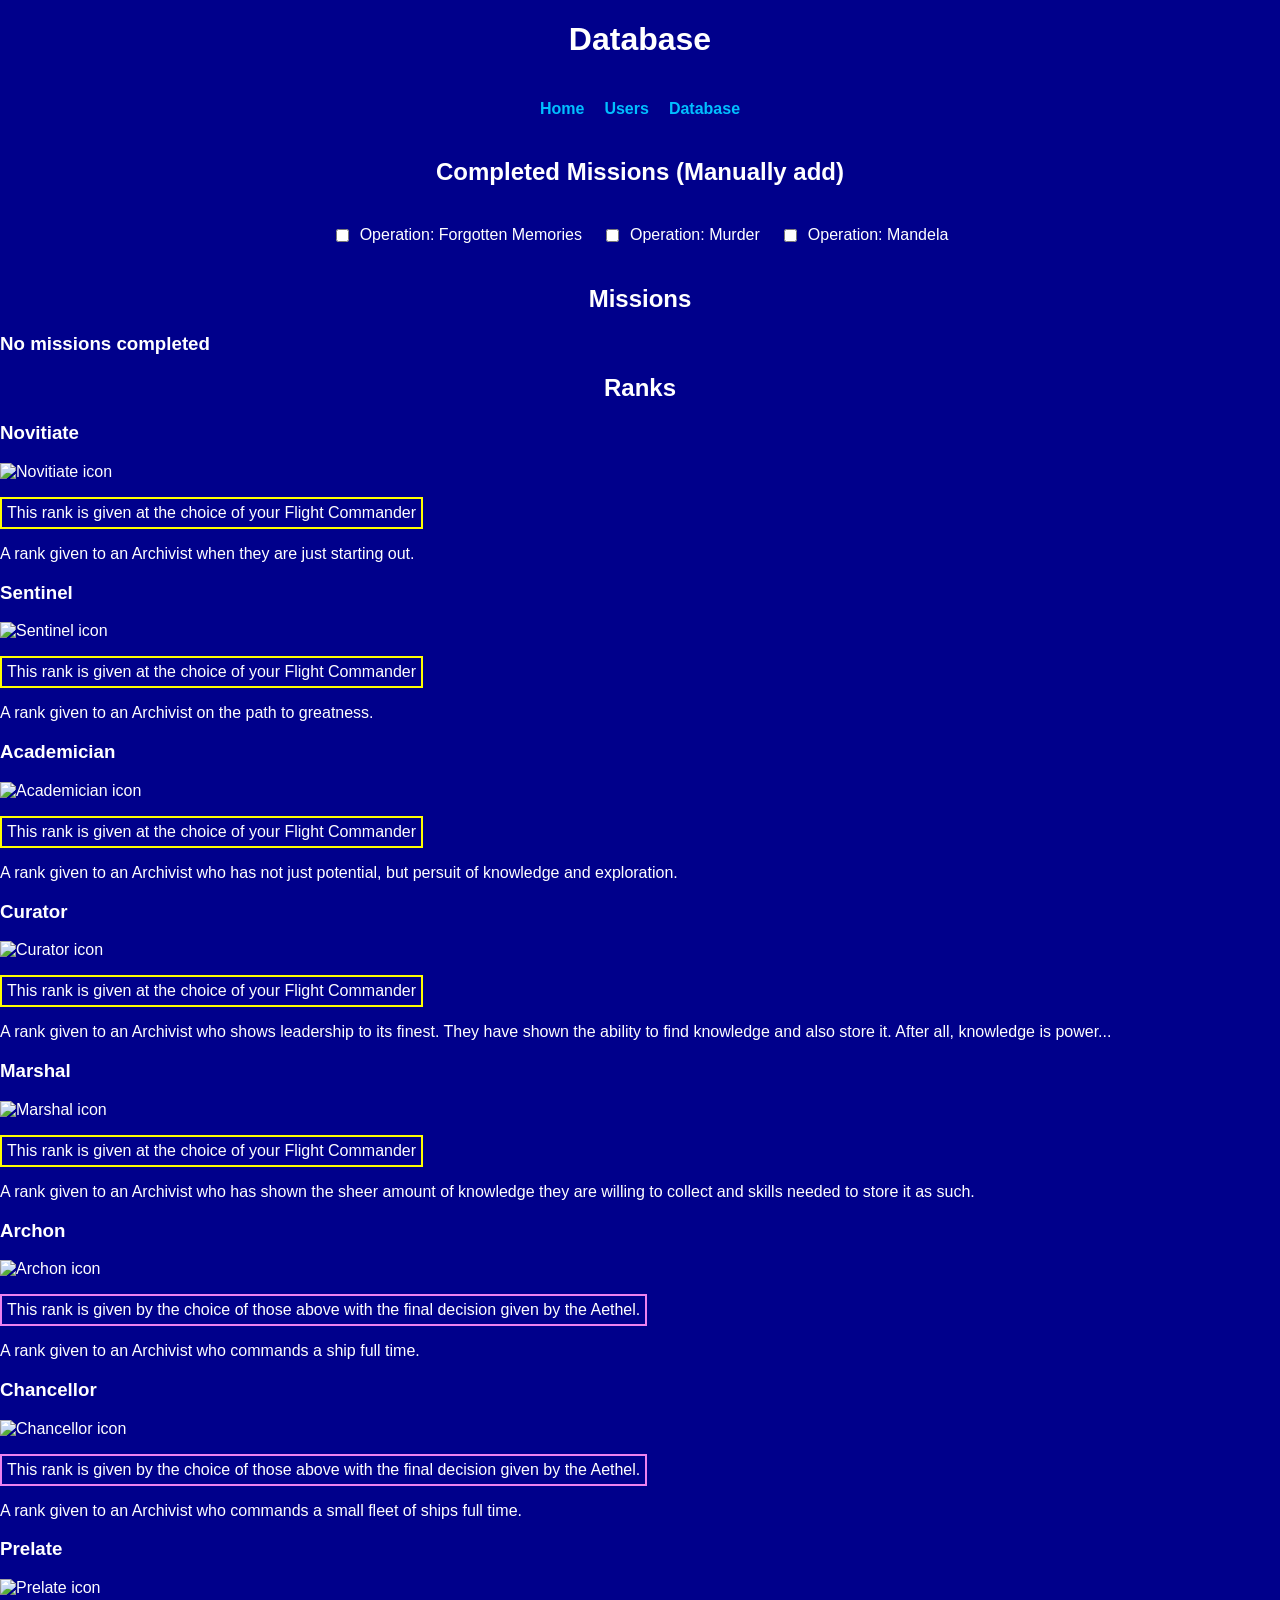
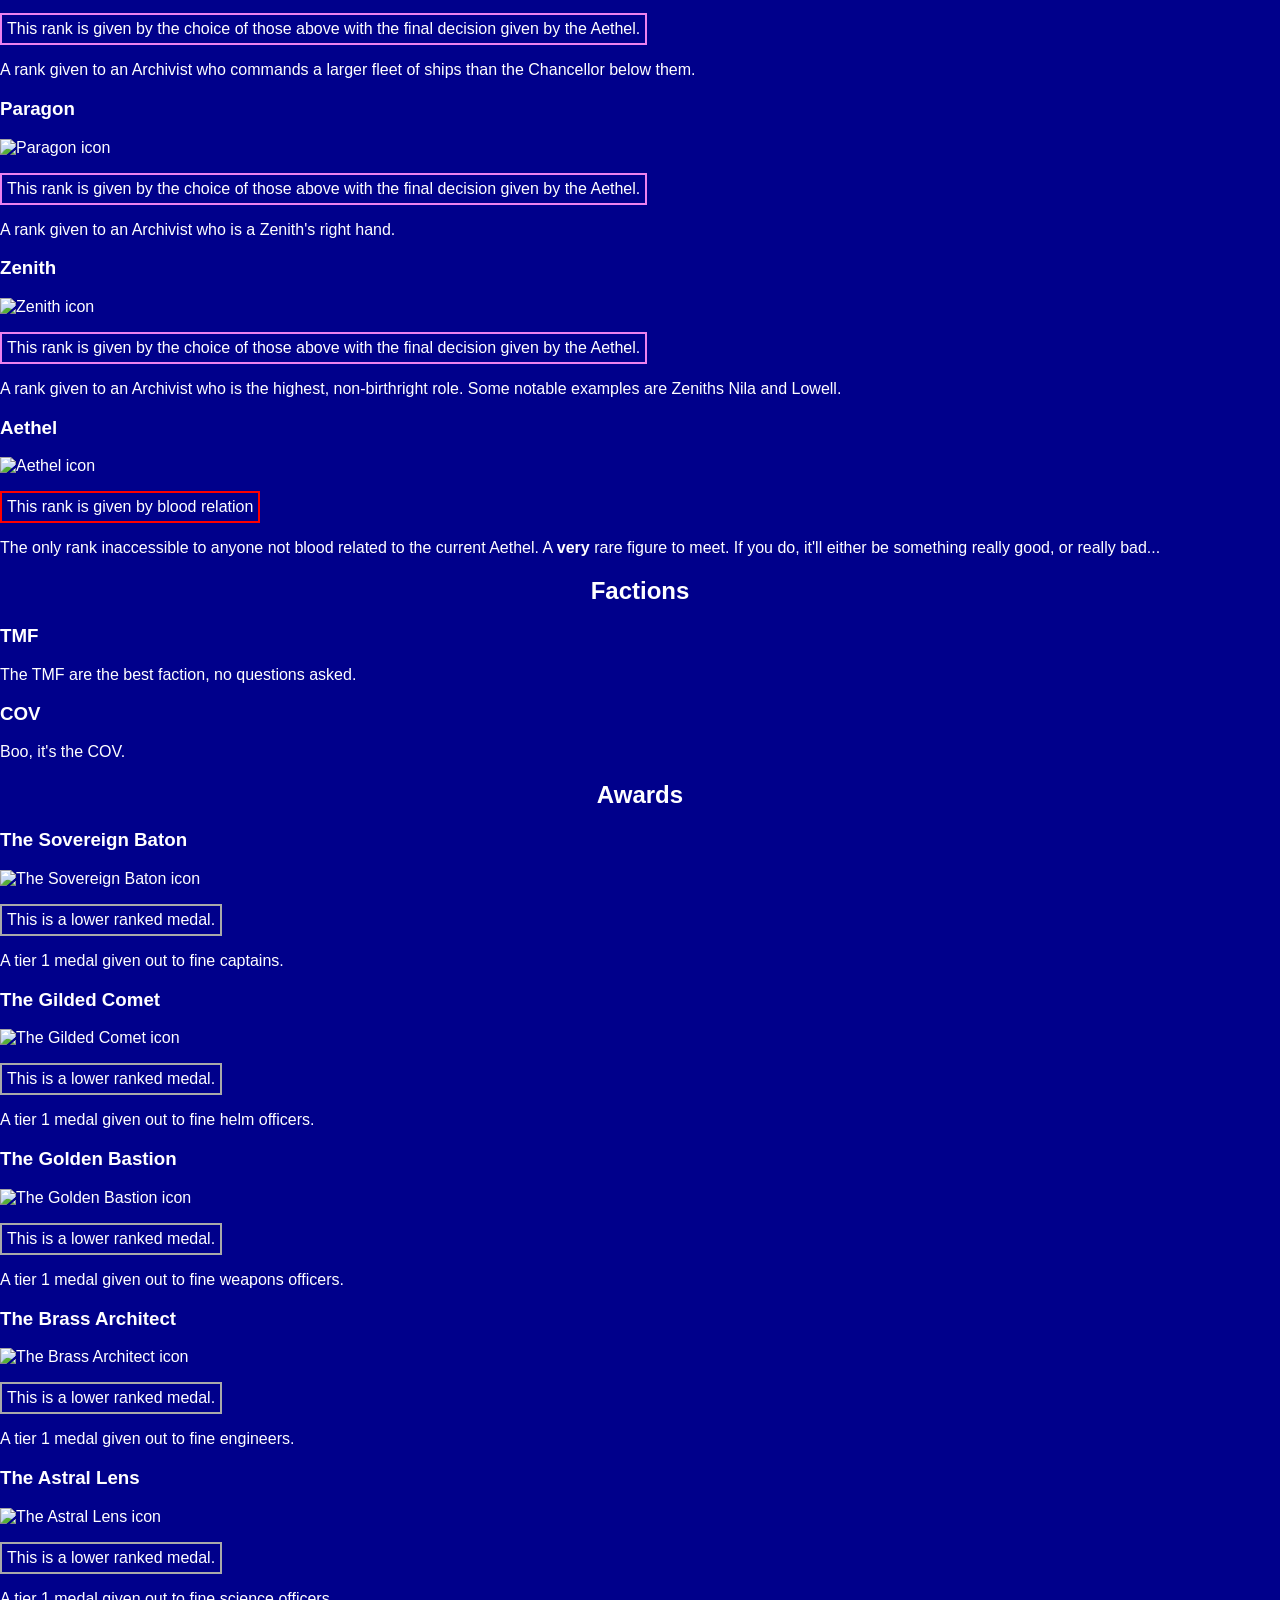
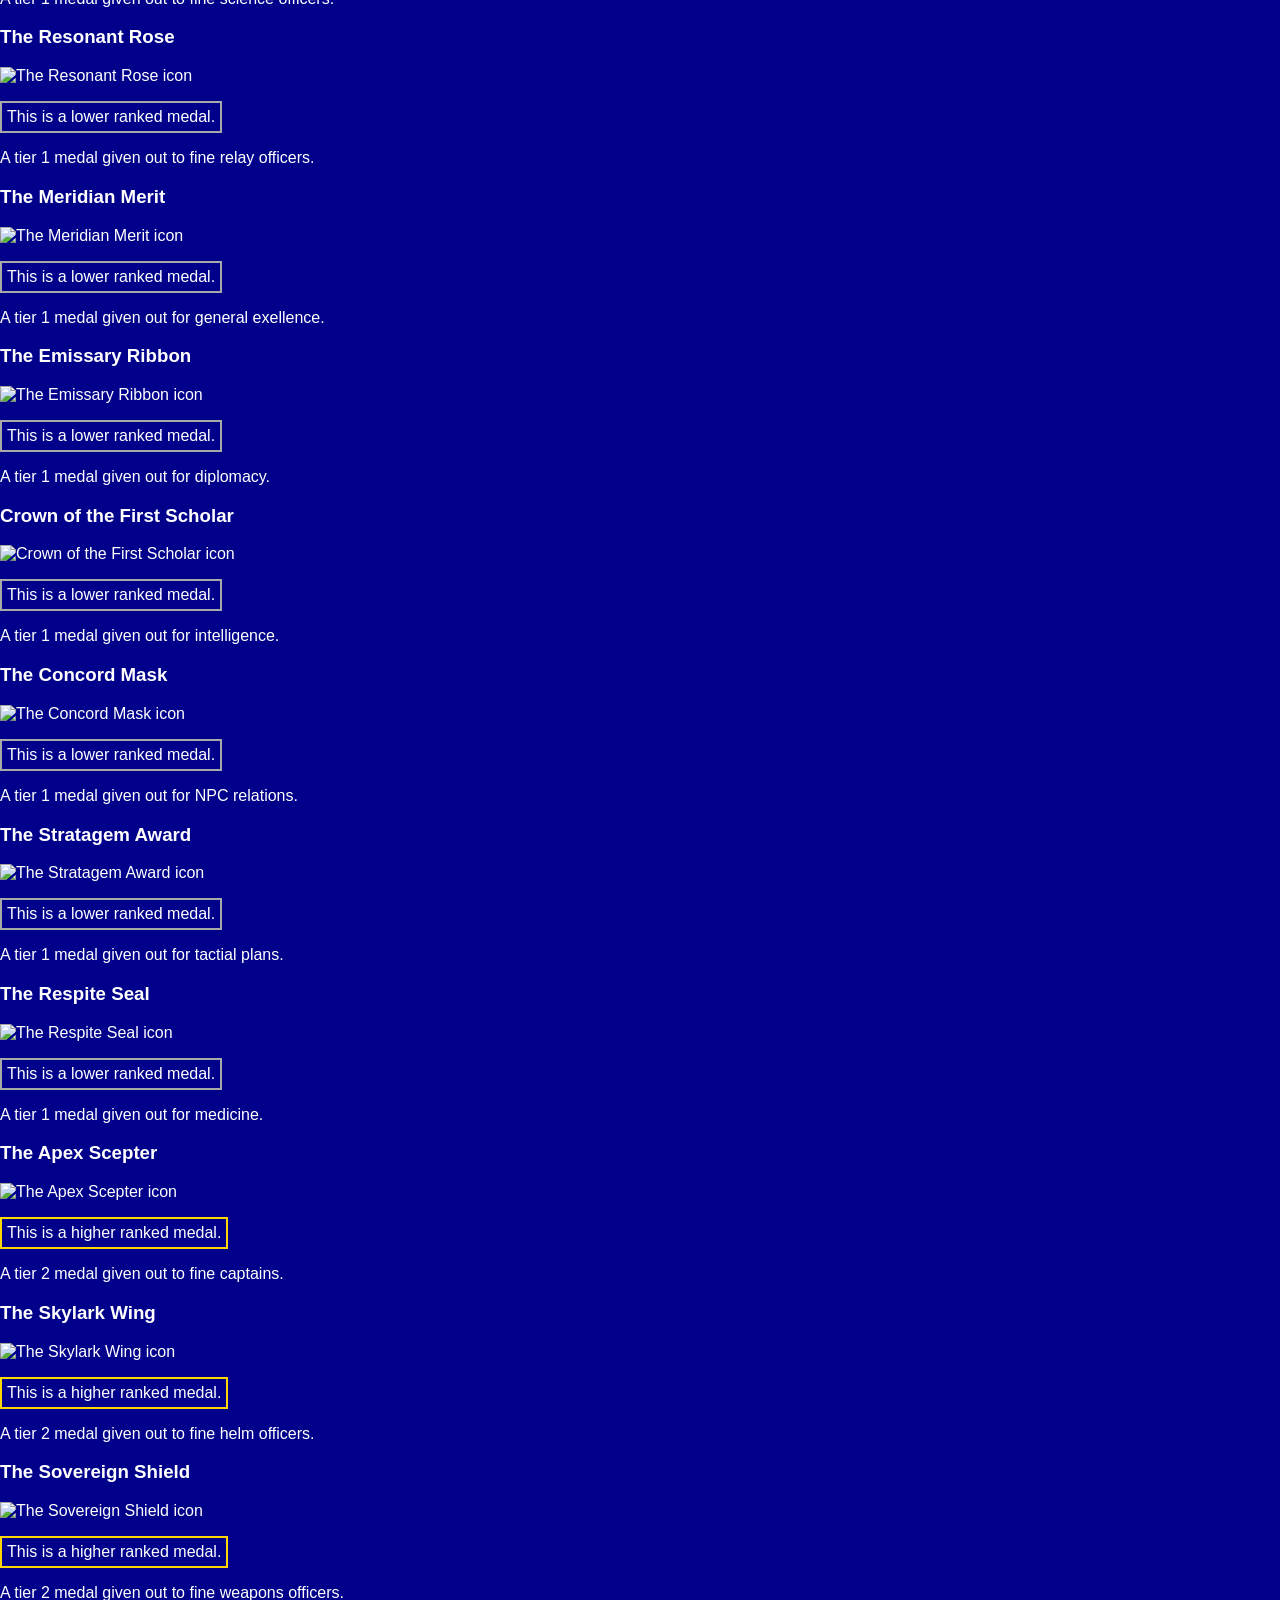
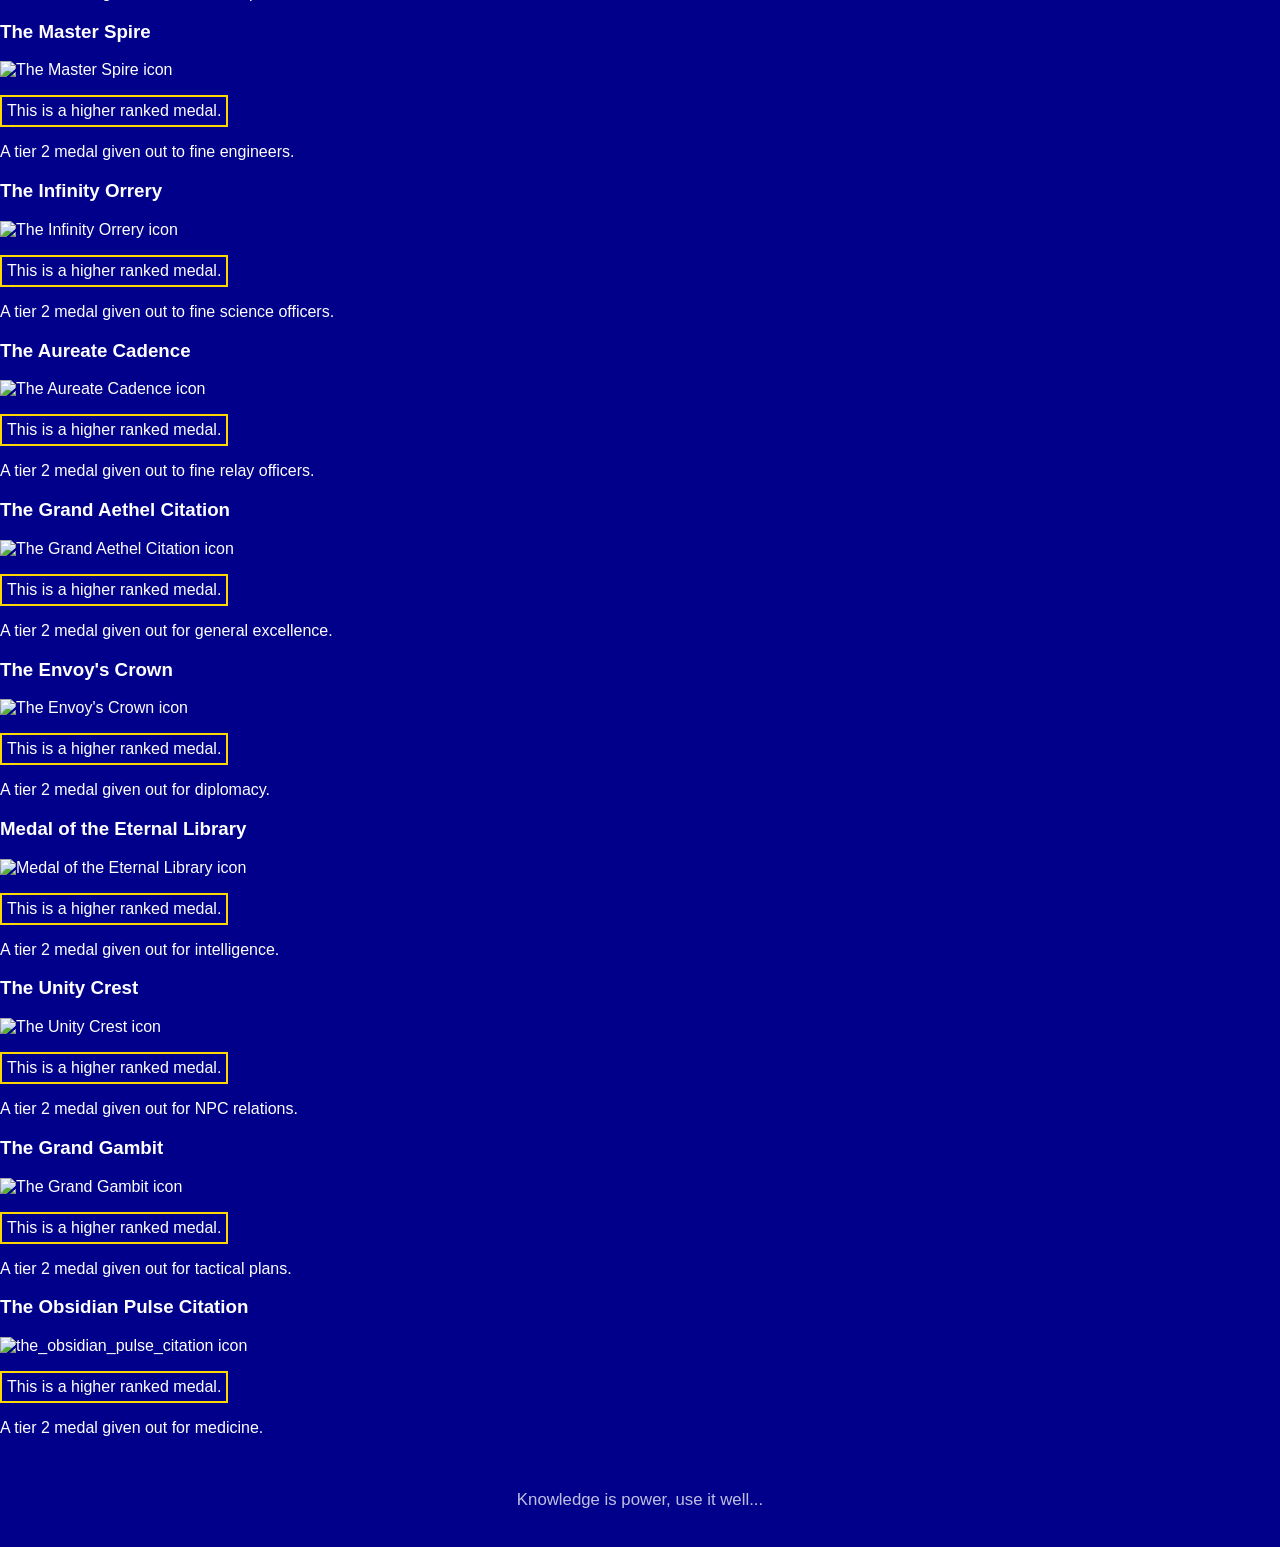
==== index.html @ 33a6267b "Rename database.html to index.html" ====
<!DOCTYPE html>
<html lang="en">
<head>
	<meta charset="UTF-8">
	<script src="db.js" type="module" defer></script>
	<link rel="stylesheet" href="style.css">
	<title>Database | TMF Portal</title>
</head>

<body>
<header>
	<h1>Database</h1>
</header>

<nav class="general">
	<a href="index.html"><strong>Home</strong></a>
	<a href="users.html"><strong>Users</strong></a>
	<a href="database.html"><strong>Database</strong></a>
</nav>

<main>
	<h2>Completed Missions (Manually add)</h2>
	<form id="missions-completed" class="dbnav">
		<div class="form-group">
			<input type="checkbox" id="op01">
			<label for="op01">Operation: Forgotten Memories</label>
		</div>
		
		<div class="form-group">
			<input type="checkbox" id="op02">
			<label for="op02">Operation: Murder</label>
		</div>
		
		<div class="form-group">
			<input type="checkbox" id="op03">
			<label for="op03">Operation: Mandela</label>
		</div>
	</form>

	<div id="database">
		<div id="missionSection">
			<h2 class="title">Missions</h2>
		</div>

		<div id="rankSection">
			<h2 class="title">Ranks</h2>
				<h3 class="subtitle">Novitiate</h3>
					<img src="assets/ranks/novitiate.png" alt="Novitiate icon">
					<p class="fcGivenRank">This rank is given at the choice of your Flight Commander</p>
					<p class="description">A rank given to an Archivist when they are just starting out.</p>
				<h3 class="subtitle">Sentinel</h3>
					<img src="assets/ranks/sentinel.png" alt="Sentinel icon">
					<p class="fcGivenRank">This rank is given at the choice of your Flight Commander</p>
					<p class="description">A rank given to an Archivist on the path to greatness.</p>
				<h3 class="subtitle">Academician</h3>
					<img src="assets/ranks/academician.png" alt="Academician icon">
					<p class="fcGivenRank">This rank is given at the choice of your Flight Commander</p>
					<p class="description">A rank given to an Archivist who has not just potential, but persuit of knowledge and exploration.</p>
				<h3 class="subtitle">Curator</h3>
					<img src="assets/ranks/curator.png" alt="Curator icon">
					<p class="fcGivenRank">This rank is given at the choice of your Flight Commander</p>
					<p class="description">A rank given to an Archivist who shows leadership to its finest. They have shown the ability to find knowledge and also store it. After all, knowledge is power...</p>
				<h3 class="subtitle">Marshal</h3>
					<img src="assets/ranks/marshal.png" alt="Marshal icon">
					<p class="fcGivenRank">This rank is given at the choice of your Flight Commander</p>
					<p class="description">A rank given to an Archivist who has shown the sheer amount of knowledge they are willing to collect and skills needed to store it as such.</p>
				<h3 class="subtitle">Archon</h3>
					<img src="assets/ranks/archon.png" alt="Archon icon">
					<p class="fcRank">This rank is given by the choice of those above with the final decision given by the Aethel.</p>
					<p class="description">A rank given to an Archivist who commands a ship full time.</p>
				<h3 class="subtitle">Chancellor</h3>
					<img src="assets/ranks/chancellor.png" alt="Chancellor icon">
					<p class="fcRank">This rank is given by the choice of those above with the final decision given by the Aethel.</p>
					<p class="description">A rank given to an Archivist who commands a small fleet of ships full time.</p>
				<h3 class="subtitle">Prelate</h3>
					<img src="assets/ranks/prelate.png" alt="Prelate icon">
					<p class="fcRank">This rank is given by the choice of those above with the final decision given by the Aethel.</p>
					<p class="description">A rank given to an Archivist who commands a larger fleet of ships than the Chancellor below them.</p>
				<h3 class="subtitle">Paragon</h3>
					<img src="assets/ranks/paragon.png" alt="Paragon icon">
					<p class="fcRank">This rank is given by the choice of those above with the final decision given by the Aethel.</p>
					<p class="description">A rank given to an Archivist who is a Zenith's right hand.</p>
				<h3 class="subtitle">Zenith</h3>
					<img src="assets/ranks/zenith.png" alt="Zenith icon">
					<p class="fcRank">This rank is given by the choice of those above with the final decision given by the Aethel.</p>
					<p class="description">A rank given to an Archivist who is the highest, non-birthright role. Some notable examples are Zeniths Nila and Lowell.</p>
				<h3 class="subtitle">Aethel</h3>
					<img src="assets/ranks/aethel.png" alt="Aethel icon">
					<p class="bloodGivenRank">This rank is given by blood relation</p>
					<p class="description">The only rank inaccessible to anyone not blood related to the current Aethel. A <strong>very</strong> rare figure to meet. If you do, it'll either be something really good, or really bad...</p>
		</div>

		<div id="factionSection">
			<h2 class="title">Factions</h2>
				<h3 class="subtitle">TMF</h3>
					<p class="description">The TMF are the best faction, no questions asked.</p>
				<h3 class="subtitle">COV</h3>
					<p class="description">Boo, it's the COV.</p>
		</div>
		
		<div id="awardsSection">
			<h2 class="title">Awards</h2>
				<h3 class="subtitle">The Sovereign Baton</h3>
						<img src="assets/medals/sovereign_baton.png" alt="The Sovereign Baton icon">
						<p class="tier1Medal">This is a lower ranked medal.</p>
						<p class="description">A tier 1 medal given out to fine captains.</p>
				<h3 class="subtitle">The Gilded Comet</h3>
						<img src="assets/medals/gilded_comet.png" alt="The Gilded Comet icon">
						<p class="tier1Medal">This is a lower ranked medal.</p>
						<p class="description">A tier 1 medal given out to fine helm officers.</p>
				<h3 class="subtitle">The Golden Bastion</h3>
						<img src="assets/medals/golden_bastion.png" alt="The Golden Bastion icon">
						<p class="tier1Medal">This is a lower ranked medal.</p>
						<p class="description">A tier 1 medal given out to fine weapons officers.</p>
				<h3 class="subtitle">The Brass Architect</h3>
						<img src="assets/medals/brass_architect.png" alt="The Brass Architect icon">
						<p class="tier1Medal">This is a lower ranked medal.</p>
						<p class="description">A tier 1 medal given out to fine engineers.</p>
				<h3 class="subtitle">The Astral Lens</h3>
						<img src="assets/medals/astral_lens.png" alt="The Astral Lens icon">
						<p class="tier1Medal">This is a lower ranked medal.</p>
						<p class="description">A tier 1 medal given out to fine science officers.</p>
				<h3 class="subtitle">The Resonant Rose</h3>
						<img src="assets/medals/resonant_rose.png" alt="The Resonant Rose icon">
						<p class="tier1Medal">This is a lower ranked medal.</p>
						<p class="description">A tier 1 medal given out to fine relay officers.</p>
				<h3 class="subtitle">The Meridian Merit</h3>
						<img src="assets/medals/meridian_merit.png" alt="The Meridian Merit icon">
						<p class="tier1Medal">This is a lower ranked medal.</p>
						<p class="description">A tier 1 medal given out for general exellence.</p>
				<h3 class="subtitle">The Emissary Ribbon</h3>
						<img src="assets/medals/emissary_ribbon.png" alt="The Emissary Ribbon icon">
						<p class="tier1Medal">This is a lower ranked medal.</p>
						<p class="description">A tier 1 medal given out for diplomacy.</p>
				<h3 class="subtitle">Crown of the First Scholar</h3>
						<img src="assets/medals/crown_of_the_first_scholar.png" alt="Crown of the First Scholar icon">
						<p class="tier1Medal">This is a lower ranked medal.</p>
						<p class="description">A tier 1 medal given out for intelligence.</p>
				<h3 class="subtitle">The Concord Mask</h3>
						<img src="assets/medals/concord_mask.png" alt="The Concord Mask icon">
						<p class="tier1Medal">This is a lower ranked medal.</p>
						<p class="description">A tier 1 medal given out for NPC relations.</p>
				<h3 class="subtitle">The Stratagem Award</h3>
						<img src="assets/medals/stratagem_award.png" alt="The Stratagem Award icon">
						<p class="tier1Medal">This is a lower ranked medal.</p>
						<p class="description">A tier 1 medal given out for tactial plans.</p>
				<h3 class="subtitle">The Respite Seal</h3>
						<img src="assets/medals/respite_seal.png" alt="The Respite Seal icon">
						<p class="tier1Medal">This is a lower ranked medal.</p>
						<p class="description">A tier 1 medal given out for medicine.</p>

				<h3 class="subtitle">The Apex Scepter</h3>
						<img src="assets/medals/apex_scepter.png" alt="The Apex Scepter icon">
						<p class="tier2Medal">This is a higher ranked medal.</p>
						<p class="description">A tier 2 medal given out to fine captains.</p>
				<h3 class="subtitle">The Skylark Wing</h3>
						<img src="assets/medals/skylark_wing.png" alt="The Skylark Wing icon">
						<p class="tier2Medal">This is a higher ranked medal.</p>
						<p class="description">A tier 2 medal given out to fine helm officers.</p>
				<h3 class="subtitle">The Sovereign Shield</h3>
						<img src="assets/medals/sovereign_shield.png" alt="The Sovereign Shield icon">
						<p class="tier2Medal">This is a higher ranked medal.</p>
						<p class="description">A tier 2 medal given out to fine weapons officers.</p>
				<h3 class="subtitle">The Master Spire</h3>
						<img src="assets/medals/master_spire.png" alt="The Master Spire icon">
						<p class="tier2Medal">This is a higher ranked medal.</p>
						<p class="description">A tier 2 medal given out to fine engineers.</p>
				<h3 class="subtitle">The Infinity Orrery</h3>
						<img src="assets/medals/infinity_orrery.png" alt="The Infinity Orrery icon">
						<p class="tier2Medal">This is a higher ranked medal.</p>
						<p class="description">A tier 2 medal given out to fine science officers.</p>
				<h3 class="subtitle">The Aureate Cadence</h3>
						<img src="assets/medals/aureate_cadence.png" alt="The Aureate Cadence icon">
						<p class="tier2Medal">This is a higher ranked medal.</p>
						<p class="description">A tier 2 medal given out to fine relay officers.</p>
				<h3 class="subtitle">The Grand Aethel Citation</h3>
						<img src="assets/medals/grand_aethel_citation.png" alt="The Grand Aethel Citation icon">
						<p class="tier2Medal">This is a higher ranked medal.</p>
						<p class="description">A tier 2 medal given out for general excellence.</p>
				<h3 class="subtitle">The Envoy's Crown</h3>
						<img src="assets/medals/envoys_crown.png" alt="The Envoy's Crown icon">
						<p class="tier2Medal">This is a higher ranked medal.</p>
						<p class="description">A tier 2 medal given out for diplomacy.</p>
				<h3 class="subtitle">Medal of the Eternal Library</h3>
						<img src="assets/medals/medal_of_the_eternal_library.png" alt="Medal of the Eternal Library icon">
						<p class="tier2Medal">This is a higher ranked medal.</p>
						<p class="description">A tier 2 medal given out for intelligence.</p>
				<h3 class="subtitle">The Unity Crest</h3>
						<img src="assets/medals/unity_crest.png" alt="The Unity Crest icon">
						<p class="tier2Medal">This is a higher ranked medal.</p>
						<p class="description">A tier 2 medal given out for NPC relations.</p>
				<h3 class="subtitle">The Grand Gambit</h3>
						<img src="assets/medals/grand_gambit.png" alt="The Grand Gambit icon">
						<p class="tier2Medal">This is a higher ranked medal.</p>
						<p class="description">A tier 2 medal given out for tactical plans.</p>
				<h3 class="subtitle">The Obsidian Pulse Citation</h3>
						<img src="assets/medals/Obsidian Pulse Citation.png" alt="the_obsidian_pulse_citation icon">
						<p class="tier2Medal">This is a higher ranked medal.</p>
						<p class="description">A tier 2 medal given out for medicine.</p>
		</div>
	</div>
</main>
</body>
<footer>
	<p>Knowledge is power, use it well...</p>
</footer>
</html>
---- style.css ----
:root {
	--background: darkblue;
	--text: white;

	--link: deepskyblue;
	--link-hover: cyan;

	--silver: #A9A9A9;
}

body {
	background-color: var(--background);
	color: var(--text);
	font-family: "Exo 2", sans-serif;
	margin: 0;
}

header {
	text-align: center;
}

#forms,
#see-jsons {
	text-align: center;
}

a {
	color: var(--link);
	text-decoration: none;
}

a:hover {
	color: var(--link-hover);
	text-decoration: underline;
}

a:focus-visible {
	outline: 2px solid var(--link);
	outline-offset: 4px;
}

nav.general {
	display: flex;
	justify-content: center;
	gap: 20px;
	padding: 20px;
	align-items: center;
}

form.dbnav {
	display: flex;
	flex-wrap: wrap;
	justify-content: center;
	align-items: center;
	gap: 20px;
	padding: 20px;
	max-width: 900px;
	margin: 0 auto;
}

form.dbnav .form-group {
	display: inline-flex;
	align-items: center;
	gap: 8px;
	cursor: pointer;
}

form.dbnav label {
	cursor: pointer;
}

@media (max-width: 500px) {
	form.dbnav {
		flex-direction: column;
		align-items: flex-start;
		width: fit-content;
	}
}

h1, h2 {
	text-align: center;
}

.fcGivenRank, .fcRank, .bloodGivenRank, .tier1Medal, .tier2Medal {
	border: 2px solid;
	padding: 5px;
	width: fit-content;
}

.fcGivenRank {
	border-color: yellow;
}

.fcRank {
	border-color: violet;
}

.bloodGivenRank {
	border-color: red;
}

.tier1Medal {
	border-color: var(--silver);
}

.tier2Medal {
	border-color: gold;
}

footer {
	text-align: center;
	font-size: 1.05rem;
	padding: 20px;
	opacity: 0.75;
}
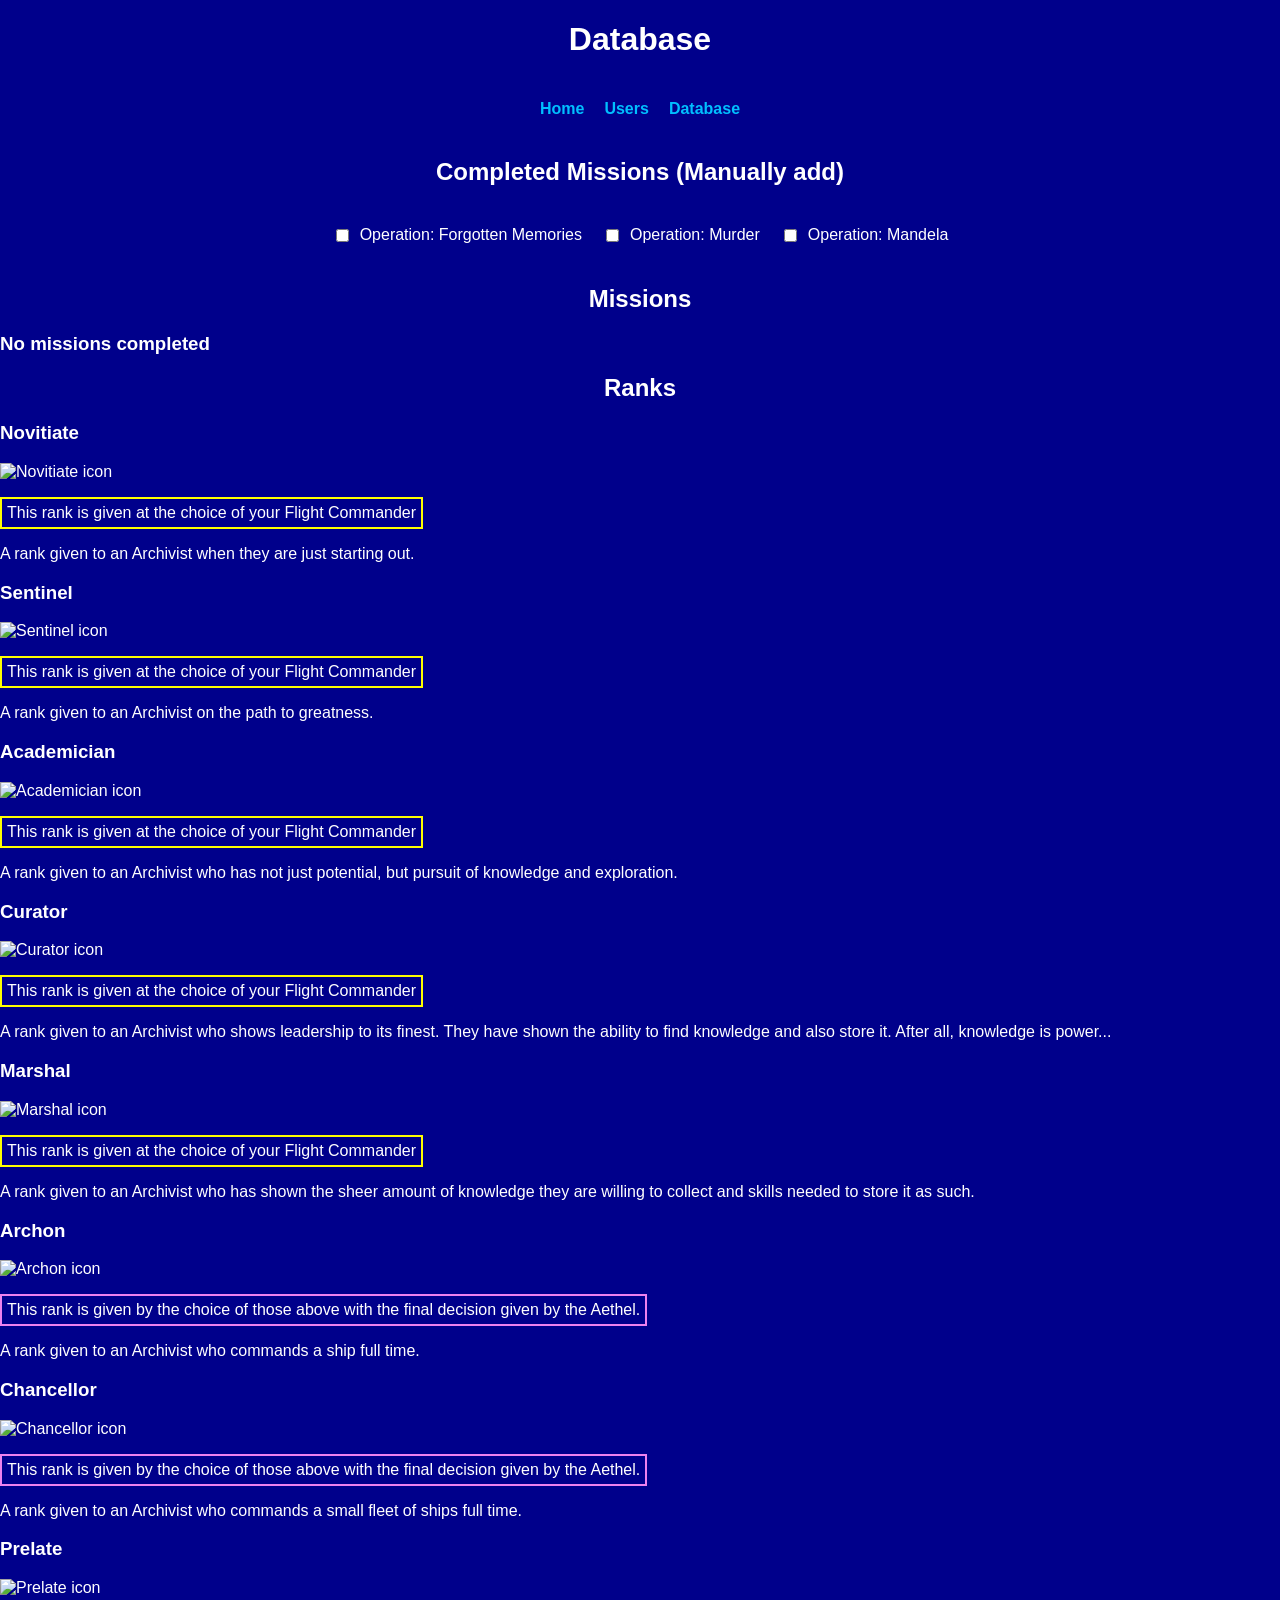
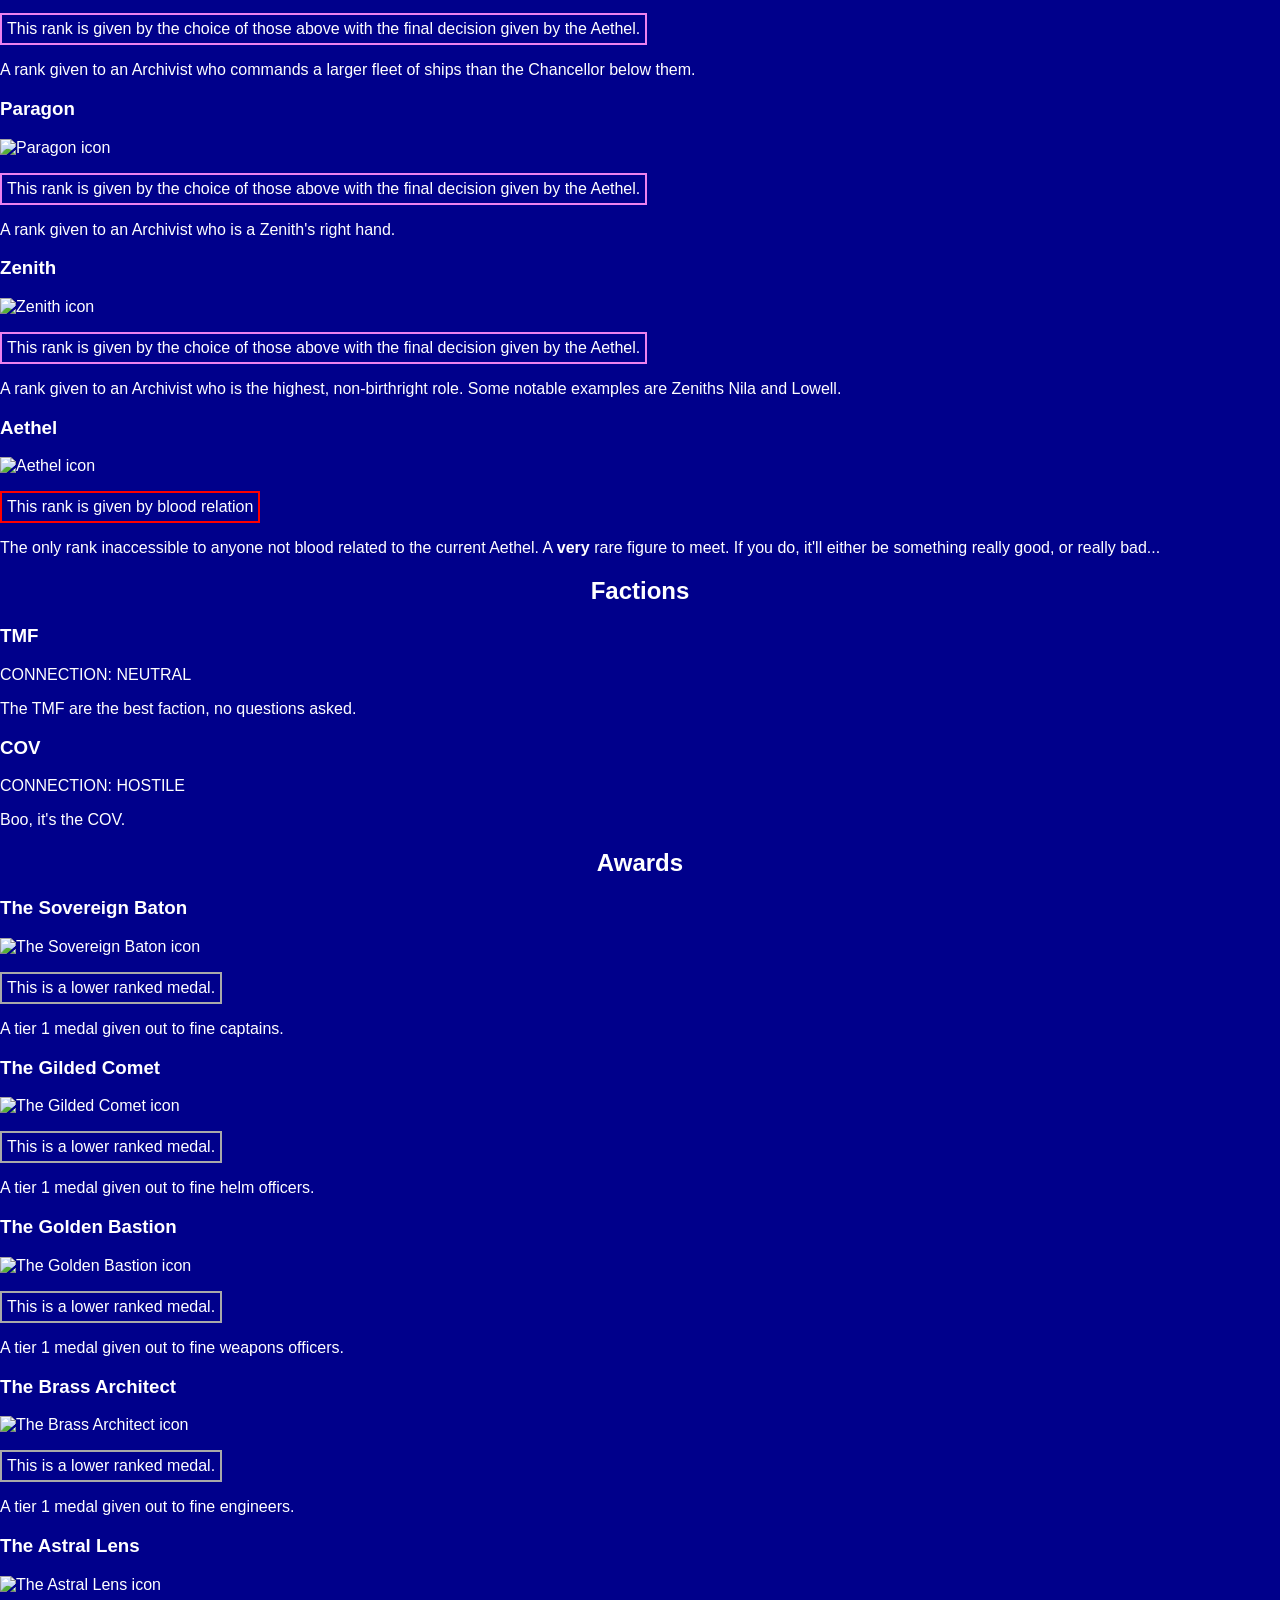
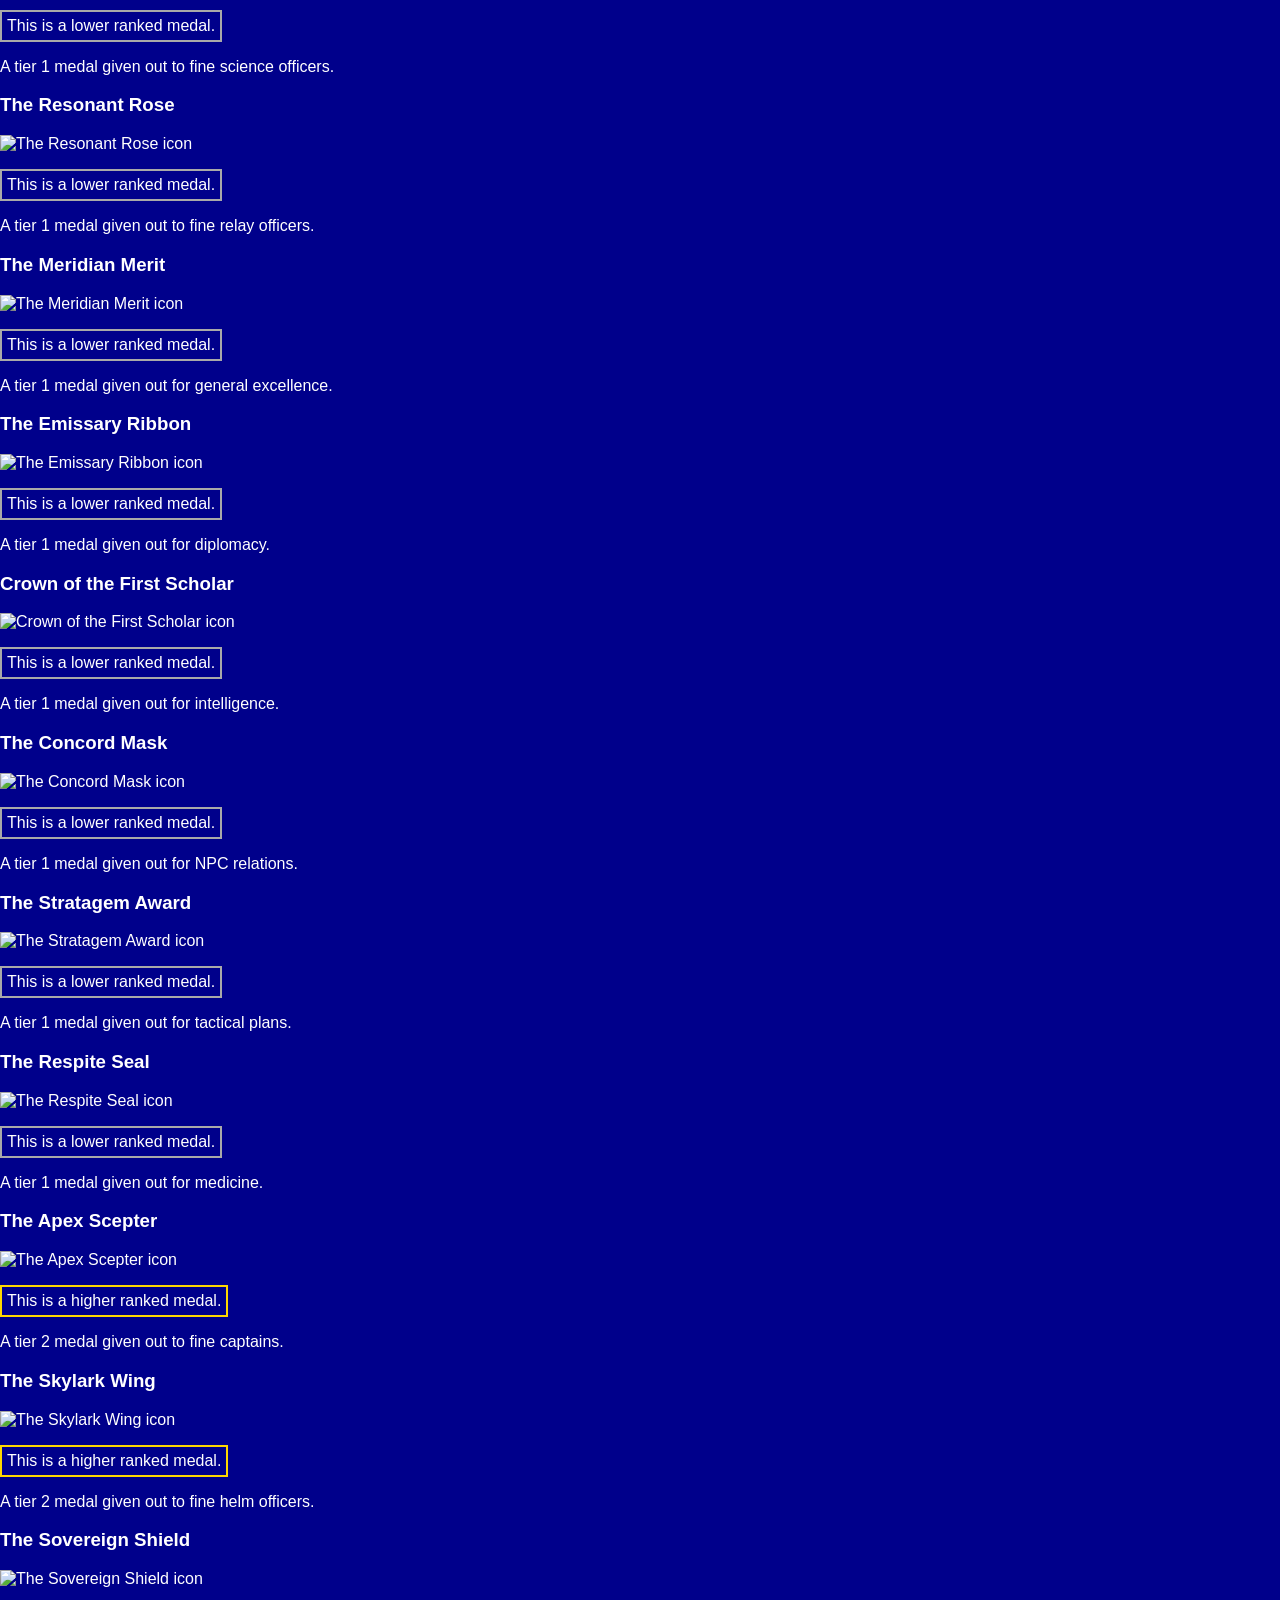
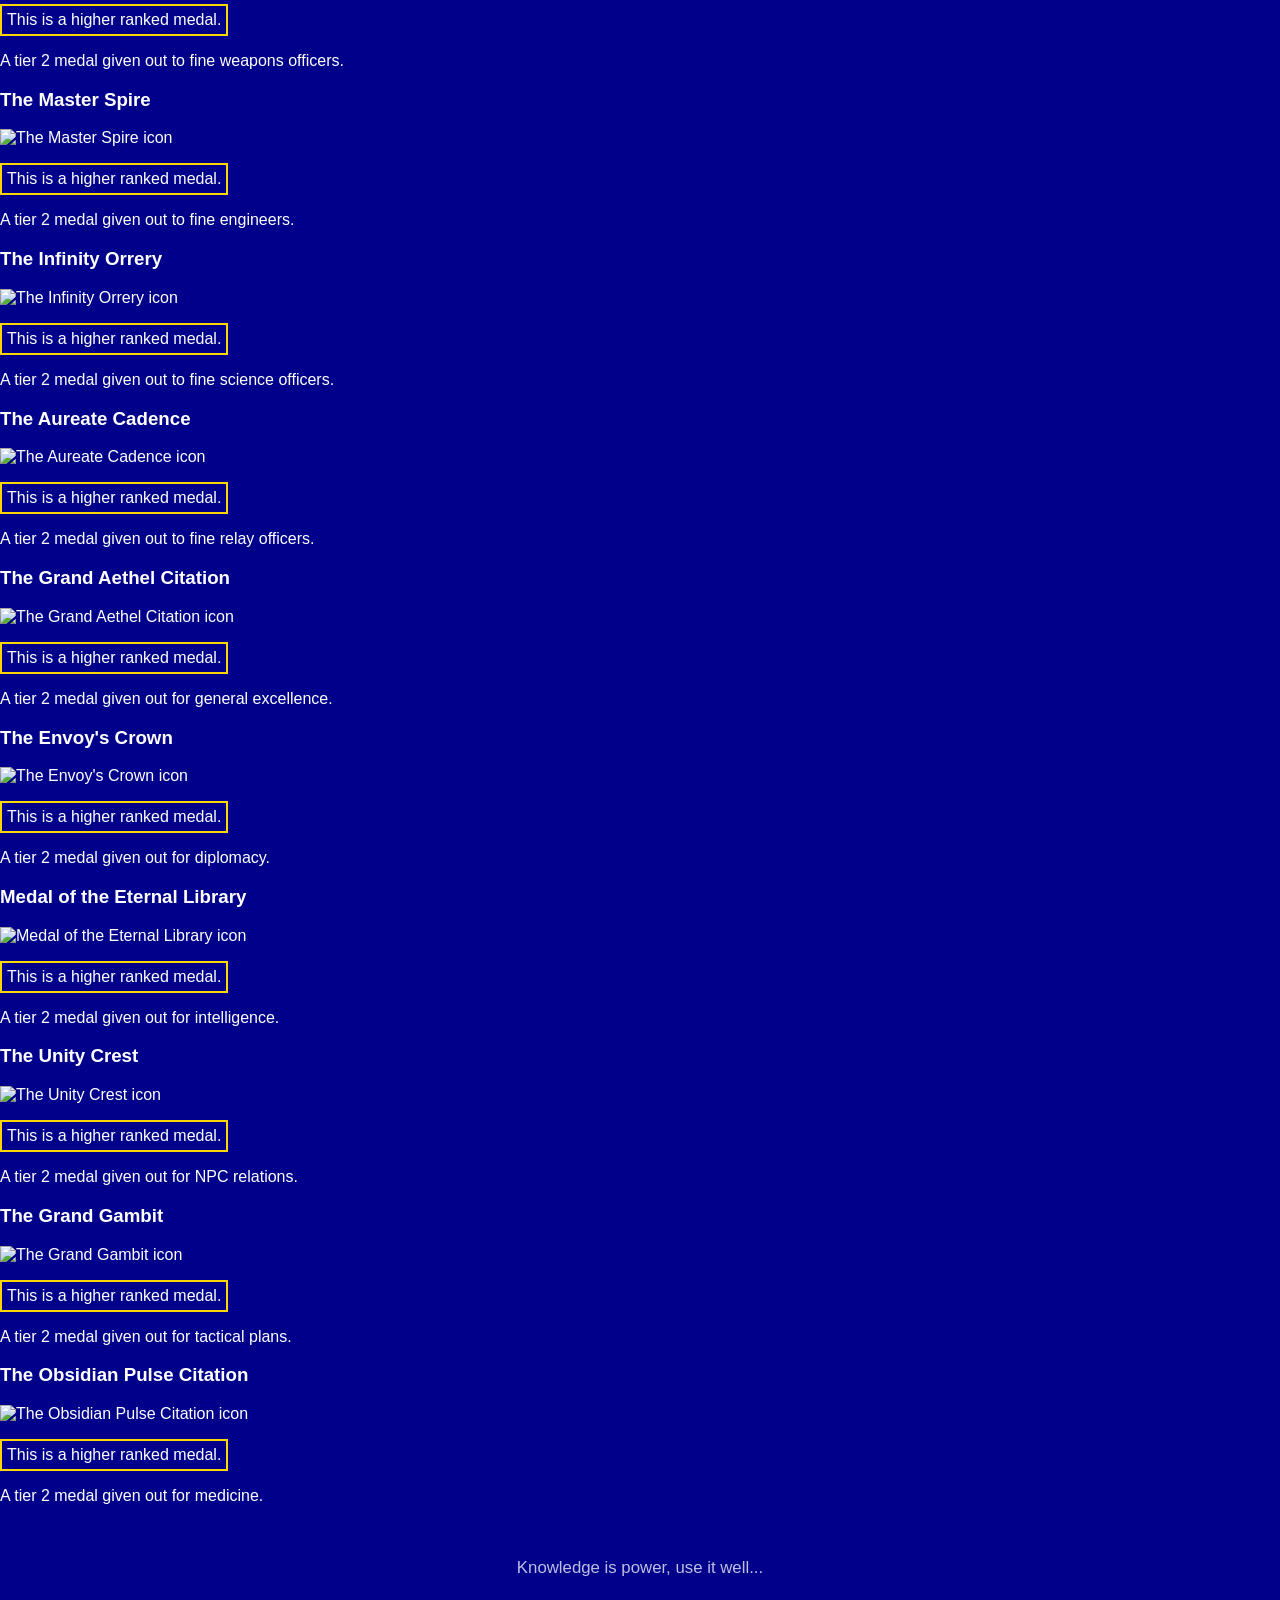
==== commit 51591c1b: "Update index.html for TMF Database" ====
--- a/index.html
+++ b/index.html
@@ -4,7 +4,7 @@
 	<meta charset="UTF-8">
 	<script src="db.js" type="module" defer></script>
 	<link rel="stylesheet" href="style.css">
-	<title>Database | TMF Portal</title>
+	<title>TMF Database</title>
 </head>
 
 <body>
@@ -42,166 +42,250 @@
 			<h2 class="title">Missions</h2>
 		</div>
 
+		<div id="database">
+
 		<div id="rankSection">
 			<h2 class="title">Ranks</h2>
-				<h3 class="subtitle">Novitiate</h3>
+			<div class="grid-container">
+				<div class="card" id="fcGivenRankCard">
+					<h3 class="subtitle">Novitiate</h3>
 					<img src="assets/ranks/novitiate.png" alt="Novitiate icon">
 					<p class="fcGivenRank">This rank is given at the choice of your Flight Commander</p>
-					<p class="description">A rank given to an Archivist when they are just starting out.</p>
-				<h3 class="subtitle">Sentinel</h3>
+					<p>A rank given to an Archivist when they are just starting out.</p>
+				</div>
+				<div class="card" id="fcGivenRankCard">
+					<h3 class="subtitle">Sentinel</h3>
 					<img src="assets/ranks/sentinel.png" alt="Sentinel icon">
 					<p class="fcGivenRank">This rank is given at the choice of your Flight Commander</p>
-					<p class="description">A rank given to an Archivist on the path to greatness.</p>
-				<h3 class="subtitle">Academician</h3>
+					<p>A rank given to an Archivist on the path to greatness.</p>
+				</div>
+				<div class="card" id="fcGivenRankCard">
+					<h3 class="subtitle">Academician</h3>
 					<img src="assets/ranks/academician.png" alt="Academician icon">
 					<p class="fcGivenRank">This rank is given at the choice of your Flight Commander</p>
-					<p class="description">A rank given to an Archivist who has not just potential, but persuit of knowledge and exploration.</p>
-				<h3 class="subtitle">Curator</h3>
+					<p>A rank given to an Archivist who has not just potential, but pursuit of knowledge and exploration.</p>
+				</div>
+				<div class="card" id="fcGivenRankCard">
+					<h3 class="subtitle">Curator</h3>
 					<img src="assets/ranks/curator.png" alt="Curator icon">
 					<p class="fcGivenRank">This rank is given at the choice of your Flight Commander</p>
-					<p class="description">A rank given to an Archivist who shows leadership to its finest. They have shown the ability to find knowledge and also store it. After all, knowledge is power...</p>
-				<h3 class="subtitle">Marshal</h3>
+					<p>A rank given to an Archivist who shows leadership to its finest. They have shown the ability to find knowledge and also store it. After all, knowledge is power...</p>
+				</div>
+				<div class="card" id="fcGivenRankCard">
+					<h3 class="subtitle">Marshal</h3>
 					<img src="assets/ranks/marshal.png" alt="Marshal icon">
 					<p class="fcGivenRank">This rank is given at the choice of your Flight Commander</p>
-					<p class="description">A rank given to an Archivist who has shown the sheer amount of knowledge they are willing to collect and skills needed to store it as such.</p>
-				<h3 class="subtitle">Archon</h3>
+					<p>A rank given to an Archivist who has shown the sheer amount of knowledge they are willing to collect and skills needed to store it as such.</p>
+				</div>
+				<div class="card" id="fcRankCard">
+					<h3 class="subtitle">Archon</h3>
 					<img src="assets/ranks/archon.png" alt="Archon icon">
 					<p class="fcRank">This rank is given by the choice of those above with the final decision given by the Aethel.</p>
-					<p class="description">A rank given to an Archivist who commands a ship full time.</p>
-				<h3 class="subtitle">Chancellor</h3>
+					<p>A rank given to an Archivist who commands a ship full time.</p>
+				</div>
+				<div class="card" id="fcRankCard">
+					<h3 class="subtitle">Chancellor</h3>
 					<img src="assets/ranks/chancellor.png" alt="Chancellor icon">
 					<p class="fcRank">This rank is given by the choice of those above with the final decision given by the Aethel.</p>
-					<p class="description">A rank given to an Archivist who commands a small fleet of ships full time.</p>
-				<h3 class="subtitle">Prelate</h3>
+					<p>A rank given to an Archivist who commands a small fleet of ships full time.</p>
+				</div>
+				<div class="card" id="fcRankCard">
+					<h3 class="subtitle">Prelate</h3>
 					<img src="assets/ranks/prelate.png" alt="Prelate icon">
 					<p class="fcRank">This rank is given by the choice of those above with the final decision given by the Aethel.</p>
-					<p class="description">A rank given to an Archivist who commands a larger fleet of ships than the Chancellor below them.</p>
-				<h3 class="subtitle">Paragon</h3>
+					<p>A rank given to an Archivist who commands a larger fleet of ships than the Chancellor below them.</p>
+				</div>
+				<div class="card" id="fcRankCard">
+					<h3 class="subtitle">Paragon</h3>
 					<img src="assets/ranks/paragon.png" alt="Paragon icon">
 					<p class="fcRank">This rank is given by the choice of those above with the final decision given by the Aethel.</p>
-					<p class="description">A rank given to an Archivist who is a Zenith's right hand.</p>
-				<h3 class="subtitle">Zenith</h3>
+					<p>A rank given to an Archivist who is a Zenith's right hand.</p>
+				</div>
+				<div class="card" id="fcRankCard">
+					<h3 class="subtitle">Zenith</h3>
 					<img src="assets/ranks/zenith.png" alt="Zenith icon">
 					<p class="fcRank">This rank is given by the choice of those above with the final decision given by the Aethel.</p>
-					<p class="description">A rank given to an Archivist who is the highest, non-birthright role. Some notable examples are Zeniths Nila and Lowell.</p>
-				<h3 class="subtitle">Aethel</h3>
+					<p>A rank given to an Archivist who is the highest, non-birthright role. Some notable examples are Zeniths Nila and Lowell.</p>
+				</div>
+				<div class="card" id="bloodGivenRankCard">
+					<h3 class="subtitle">Aethel</h3>
 					<img src="assets/ranks/aethel.png" alt="Aethel icon">
 					<p class="bloodGivenRank">This rank is given by blood relation</p>
-					<p class="description">The only rank inaccessible to anyone not blood related to the current Aethel. A <strong>very</strong> rare figure to meet. If you do, it'll either be something really good, or really bad...</p>
+					<p>The only rank inaccessible to anyone not blood related to the current Aethel. A <strong>very</strong> rare figure to meet. If you do, it'll either be something really good, or really bad...</p>
+				</div>
+			</div>
 		</div>
 
 		<div id="factionSection">
 			<h2 class="title">Factions</h2>
-				<h3 class="subtitle">TMF</h3>
-					<p class="description">The TMF are the best faction, no questions asked.</p>
-				<h3 class="subtitle">COV</h3>
-					<p class="description">Boo, it's the COV.</p>
+			<div class="grid-container">
+				<div class="card" id="tmfCard">
+					<h3 class="subtitle">TMF</h3>
+					<p>CONNECTION: <span class="neutral">NEUTRAL</span></p>
+					<p>The TMF are the best faction, no questions asked.</p>
+				</div>
+				<div class="card" id="covCard">
+					<h3 class="subtitle">COV</h3>
+					<p>CONNECTION: <span class="hostile">HOSTILE</span></p>
+					<p>Boo, it's the COV.</p>
+				</div>
+			</div>
 		</div>
 		
 		<div id="awardsSection">
 			<h2 class="title">Awards</h2>
-				<h3 class="subtitle">The Sovereign Baton</h3>
-						<img src="assets/medals/sovereign_baton.png" alt="The Sovereign Baton icon">
-						<p class="tier1Medal">This is a lower ranked medal.</p>
-						<p class="description">A tier 1 medal given out to fine captains.</p>
-				<h3 class="subtitle">The Gilded Comet</h3>
-						<img src="assets/medals/gilded_comet.png" alt="The Gilded Comet icon">
-						<p class="tier1Medal">This is a lower ranked medal.</p>
-						<p class="description">A tier 1 medal given out to fine helm officers.</p>
-				<h3 class="subtitle">The Golden Bastion</h3>
-						<img src="assets/medals/golden_bastion.png" alt="The Golden Bastion icon">
-						<p class="tier1Medal">This is a lower ranked medal.</p>
-						<p class="description">A tier 1 medal given out to fine weapons officers.</p>
-				<h3 class="subtitle">The Brass Architect</h3>
-						<img src="assets/medals/brass_architect.png" alt="The Brass Architect icon">
-						<p class="tier1Medal">This is a lower ranked medal.</p>
-						<p class="description">A tier 1 medal given out to fine engineers.</p>
-				<h3 class="subtitle">The Astral Lens</h3>
-						<img src="assets/medals/astral_lens.png" alt="The Astral Lens icon">
-						<p class="tier1Medal">This is a lower ranked medal.</p>
-						<p class="description">A tier 1 medal given out to fine science officers.</p>
-				<h3 class="subtitle">The Resonant Rose</h3>
-						<img src="assets/medals/resonant_rose.png" alt="The Resonant Rose icon">
-						<p class="tier1Medal">This is a lower ranked medal.</p>
-						<p class="description">A tier 1 medal given out to fine relay officers.</p>
-				<h3 class="subtitle">The Meridian Merit</h3>
-						<img src="assets/medals/meridian_merit.png" alt="The Meridian Merit icon">
-						<p class="tier1Medal">This is a lower ranked medal.</p>
-						<p class="description">A tier 1 medal given out for general exellence.</p>
-				<h3 class="subtitle">The Emissary Ribbon</h3>
-						<img src="assets/medals/emissary_ribbon.png" alt="The Emissary Ribbon icon">
-						<p class="tier1Medal">This is a lower ranked medal.</p>
-						<p class="description">A tier 1 medal given out for diplomacy.</p>
-				<h3 class="subtitle">Crown of the First Scholar</h3>
-						<img src="assets/medals/crown_of_the_first_scholar.png" alt="Crown of the First Scholar icon">
-						<p class="tier1Medal">This is a lower ranked medal.</p>
-						<p class="description">A tier 1 medal given out for intelligence.</p>
-				<h3 class="subtitle">The Concord Mask</h3>
-						<img src="assets/medals/concord_mask.png" alt="The Concord Mask icon">
-						<p class="tier1Medal">This is a lower ranked medal.</p>
-						<p class="description">A tier 1 medal given out for NPC relations.</p>
-				<h3 class="subtitle">The Stratagem Award</h3>
-						<img src="assets/medals/stratagem_award.png" alt="The Stratagem Award icon">
-						<p class="tier1Medal">This is a lower ranked medal.</p>
-						<p class="description">A tier 1 medal given out for tactial plans.</p>
-				<h3 class="subtitle">The Respite Seal</h3>
-						<img src="assets/medals/respite_seal.png" alt="The Respite Seal icon">
-						<p class="tier1Medal">This is a lower ranked medal.</p>
-						<p class="description">A tier 1 medal given out for medicine.</p>
-
-				<h3 class="subtitle">The Apex Scepter</h3>
-						<img src="assets/medals/apex_scepter.png" alt="The Apex Scepter icon">
-						<p class="tier2Medal">This is a higher ranked medal.</p>
-						<p class="description">A tier 2 medal given out to fine captains.</p>
-				<h3 class="subtitle">The Skylark Wing</h3>
-						<img src="assets/medals/skylark_wing.png" alt="The Skylark Wing icon">
-						<p class="tier2Medal">This is a higher ranked medal.</p>
-						<p class="description">A tier 2 medal given out to fine helm officers.</p>
-				<h3 class="subtitle">The Sovereign Shield</h3>
-						<img src="assets/medals/sovereign_shield.png" alt="The Sovereign Shield icon">
-						<p class="tier2Medal">This is a higher ranked medal.</p>
-						<p class="description">A tier 2 medal given out to fine weapons officers.</p>
-				<h3 class="subtitle">The Master Spire</h3>
-						<img src="assets/medals/master_spire.png" alt="The Master Spire icon">
-						<p class="tier2Medal">This is a higher ranked medal.</p>
-						<p class="description">A tier 2 medal given out to fine engineers.</p>
-				<h3 class="subtitle">The Infinity Orrery</h3>
-						<img src="assets/medals/infinity_orrery.png" alt="The Infinity Orrery icon">
-						<p class="tier2Medal">This is a higher ranked medal.</p>
-						<p class="description">A tier 2 medal given out to fine science officers.</p>
-				<h3 class="subtitle">The Aureate Cadence</h3>
-						<img src="assets/medals/aureate_cadence.png" alt="The Aureate Cadence icon">
-						<p class="tier2Medal">This is a higher ranked medal.</p>
-						<p class="description">A tier 2 medal given out to fine relay officers.</p>
-				<h3 class="subtitle">The Grand Aethel Citation</h3>
-						<img src="assets/medals/grand_aethel_citation.png" alt="The Grand Aethel Citation icon">
-						<p class="tier2Medal">This is a higher ranked medal.</p>
-						<p class="description">A tier 2 medal given out for general excellence.</p>
-				<h3 class="subtitle">The Envoy's Crown</h3>
-						<img src="assets/medals/envoys_crown.png" alt="The Envoy's Crown icon">
-						<p class="tier2Medal">This is a higher ranked medal.</p>
-						<p class="description">A tier 2 medal given out for diplomacy.</p>
-				<h3 class="subtitle">Medal of the Eternal Library</h3>
-						<img src="assets/medals/medal_of_the_eternal_library.png" alt="Medal of the Eternal Library icon">
-						<p class="tier2Medal">This is a higher ranked medal.</p>
-						<p class="description">A tier 2 medal given out for intelligence.</p>
-				<h3 class="subtitle">The Unity Crest</h3>
-						<img src="assets/medals/unity_crest.png" alt="The Unity Crest icon">
-						<p class="tier2Medal">This is a higher ranked medal.</p>
-						<p class="description">A tier 2 medal given out for NPC relations.</p>
-				<h3 class="subtitle">The Grand Gambit</h3>
-						<img src="assets/medals/grand_gambit.png" alt="The Grand Gambit icon">
-						<p class="tier2Medal">This is a higher ranked medal.</p>
-						<p class="description">A tier 2 medal given out for tactical plans.</p>
-				<h3 class="subtitle">The Obsidian Pulse Citation</h3>
-						<img src="assets/medals/Obsidian Pulse Citation.png" alt="the_obsidian_pulse_citation icon">
-						<p class="tier2Medal">This is a higher ranked medal.</p>
-						<p class="description">A tier 2 medal given out for medicine.</p>
+			<div class="grid-container">
+				<div class="card" id="tier1MedalCard">
+					<h3 class="subtitle">The Sovereign Baton</h3>
+					<img src="assets/medals/sovereign_baton.png" alt="The Sovereign Baton icon">
+					<p class="tier1Medal">This is a lower ranked medal.</p>
+					<p>A tier 1 medal given out to fine captains.</p>
+				</div>
+				<div class="card" id="tier1MedalCard">
+					<h3 class="subtitle">The Gilded Comet</h3>
+					<img src="assets/medals/gilded_comet.png" alt="The Gilded Comet icon">
+					<p class="tier1Medal">This is a lower ranked medal.</p>
+					<p>A tier 1 medal given out to fine helm officers.</p>
+				</div>
+				<div class="card" id="tier1MedalCard">
+					<h3 class="subtitle">The Golden Bastion</h3>
+					<img src="assets/medals/golden_bastion.png" alt="The Golden Bastion icon">
+					<p class="tier1Medal">This is a lower ranked medal.</p>
+					<p>A tier 1 medal given out to fine weapons officers.</p>
+				</div>
+				<div class="card" id="tier1MedalCard">
+					<h3 class="subtitle">The Brass Architect</h3>
+					<img src="assets/medals/brass_architect.png" alt="The Brass Architect icon">
+					<p class="tier1Medal">This is a lower ranked medal.</p>
+					<p>A tier 1 medal given out to fine engineers.</p>
+				</div>
+				<div class="card" id="tier1MedalCard">
+					<h3 class="subtitle">The Astral Lens</h3>
+					<img src="assets/medals/astral_lens.png" alt="The Astral Lens icon">
+					<p class="tier1Medal">This is a lower ranked medal.</p>
+					<p>A tier 1 medal given out to fine science officers.</p>
+				</div>
+				<div class="card" id="tier1MedalCard">
+					<h3 class="subtitle">The Resonant Rose</h3>
+					<img src="assets/medals/resonant_rose.png" alt="The Resonant Rose icon">
+					<p class="tier1Medal">This is a lower ranked medal.</p>
+					<p>A tier 1 medal given out to fine relay officers.</p>
+				</div>
+				<div class="card" id="tier1MedalCard">
+					<h3 class="subtitle">The Meridian Merit</h3>
+					<img src="assets/medals/meridian_merit.png" alt="The Meridian Merit icon">
+					<p class="tier1Medal">This is a lower ranked medal.</p>
+					<p>A tier 1 medal given out for general excellence.</p>
+				</div>
+				<div class="card" id="tier1MedalCard">
+					<h3 class="subtitle">The Emissary Ribbon</h3>
+					<img src="assets/medals/emissary_ribbon.png" alt="The Emissary Ribbon icon">
+					<p class="tier1Medal">This is a lower ranked medal.</p>
+					<p>A tier 1 medal given out for diplomacy.</p>
+				</div>
+				<div class="card" id="tier1MedalCard">
+					<h3 class="subtitle">Crown of the First Scholar</h3>
+					<img src="assets/medals/crown_of_the_first_scholar.png" alt="Crown of the First Scholar icon">
+					<p class="tier1Medal">This is a lower ranked medal.</p>
+					<p>A tier 1 medal given out for intelligence.</p>
+				</div>
+				<div class="card" id="tier1MedalCard">
+					<h3 class="subtitle">The Concord Mask</h3>
+					<img src="assets/medals/concord_mask.png" alt="The Concord Mask icon">
+					<p class="tier1Medal">This is a lower ranked medal.</p>
+					<p>A tier 1 medal given out for NPC relations.</p>
+				</div>
+				<div class="card" id="tier1MedalCard">
+					<h3 class="subtitle">The Stratagem Award</h3>
+					<img src="assets/medals/stratagem_award.png" alt="The Stratagem Award icon">
+					<p class="tier1Medal">This is a lower ranked medal.</p>
+					<p>A tier 1 medal given out for tactical plans.</p>
+				</div>
+				<div class="card" id="tier1MedalCard">
+					<h3 class="subtitle">The Respite Seal</h3>
+					<img src="assets/medals/respite_seal.png" alt="The Respite Seal icon">
+					<p class="tier1Medal">This is a lower ranked medal.</p>
+					<p>A tier 1 medal given out for medicine.</p>
+				</div>
+
+				<div class="card" id="tier2MedalCard">
+					<h3 class="subtitle">The Apex Scepter</h3>
+					<img src="assets/medals/apex_scepter.png" alt="The Apex Scepter icon">
+					<p class="tier2Medal">This is a higher ranked medal.</p>
+					<p>A tier 2 medal given out to fine captains.</p>
+				</div>
+				<div class="card" id="tier2MedalCard">
+					<h3 class="subtitle">The Skylark Wing</h3>
+					<img src="assets/medals/skylark_wing.png" alt="The Skylark Wing icon">
+					<p class="tier2Medal">This is a higher ranked medal.</p>
+					<p>A tier 2 medal given out to fine helm officers.</p>
+				</div>
+				<div class="card" id="tier2MedalCard">
+					<h3 class="subtitle">The Sovereign Shield</h3>
+					<img src="assets/medals/sovereign_shield.png" alt="The Sovereign Shield icon">
+					<p class="tier2Medal">This is a higher ranked medal.</p>
+					<p>A tier 2 medal given out to fine weapons officers.</p>
+				</div>
+				<div class="card" id="tier2MedalCard">
+					<h3 class="subtitle">The Master Spire</h3>
+					<img src="assets/medals/master_spire.png" alt="The Master Spire icon">
+					<p class="tier2Medal">This is a higher ranked medal.</p>
+					<p>A tier 2 medal given out to fine engineers.</p>
+				</div>
+				<div class="card" id="tier2MedalCard">
+					<h3 class="subtitle">The Infinity Orrery</h3>
+					<img src="assets/medals/infinity_orrery.png" alt="The Infinity Orrery icon">
+					<p class="tier2Medal">This is a higher ranked medal.</p>
+					<p>A tier 2 medal given out to fine science officers.</p>
+				</div>
+				<div class="card" id="tier2MedalCard">
+					<h3 class="subtitle">The Aureate Cadence</h3>
+					<img src="assets/medals/aureate_cadence.png" alt="The Aureate Cadence icon">
+					<p class="tier2Medal">This is a higher ranked medal.</p>
+					<p>A tier 2 medal given out to fine relay officers.</p>
+				</div>
+				<div class="card" id="tier2MedalCard">
+					<h3 class="subtitle">The Grand Aethel Citation</h3>
+					<img src="assets/medals/grand_aethel_citation.png" alt="The Grand Aethel Citation icon">
+					<p class="tier2Medal">This is a higher ranked medal.</p>
+					<p>A tier 2 medal given out for general excellence.</p>
+				</div>
+				<div class="card" id="tier2MedalCard">
+					<h3 class="subtitle">The Envoy's Crown</h3>
+					<img src="assets/medals/envoys_crown.png" alt="The Envoy's Crown icon">
+					<p class="tier2Medal">This is a higher ranked medal.</p>
+					<p>A tier 2 medal given out for diplomacy.</p>
+				</div>
+				<div class="card" id="tier2MedalCard">
+					<h3 class="subtitle">Medal of the Eternal Library</h3>
+					<img src="assets/medals/medal_of_the_eternal_library.png" alt="Medal of the Eternal Library icon">
+					<p class="tier2Medal">This is a higher ranked medal.</p>
+					<p>A tier 2 medal given out for intelligence.</p>
+				</div>
+				<div class="card" id="tier2MedalCard">
+					<h3 class="subtitle">The Unity Crest</h3>
+					<img src="assets/medals/unity_crest.png" alt="The Unity Crest icon">
+					<p class="tier2Medal">This is a higher ranked medal.</p>
+					<p>A tier 2 medal given out for NPC relations.</p>
+				</div>
+				<div class="card" id="tier2MedalCard">
+					<h3 class="subtitle">The Grand Gambit</h3>
+					<img src="assets/medals/grand_gambit.png" alt="The Grand Gambit icon">
+					<p class="tier2Medal">This is a higher ranked medal.</p>
+					<p>A tier 2 medal given out for tactical plans.</p>
+				</div>
+				<div class="card" id="tier2MedalCard">
+					<h3 class="subtitle">The Obsidian Pulse Citation</h3>
+					<img src="assets/medals/the_obsidian_pulse_citation.png" alt="The Obsidian Pulse Citation icon">
+					<p class="tier2Medal">This is a higher ranked medal.</p>
+					<p>A tier 2 medal given out for medicine.</p>
+				</div>
+			</div>
 		</div>
 	</div>
 </main>
-</body>
 <footer>
 	<p>Knowledge is power, use it well...</p>
 </footer>
+</body>
 </html>
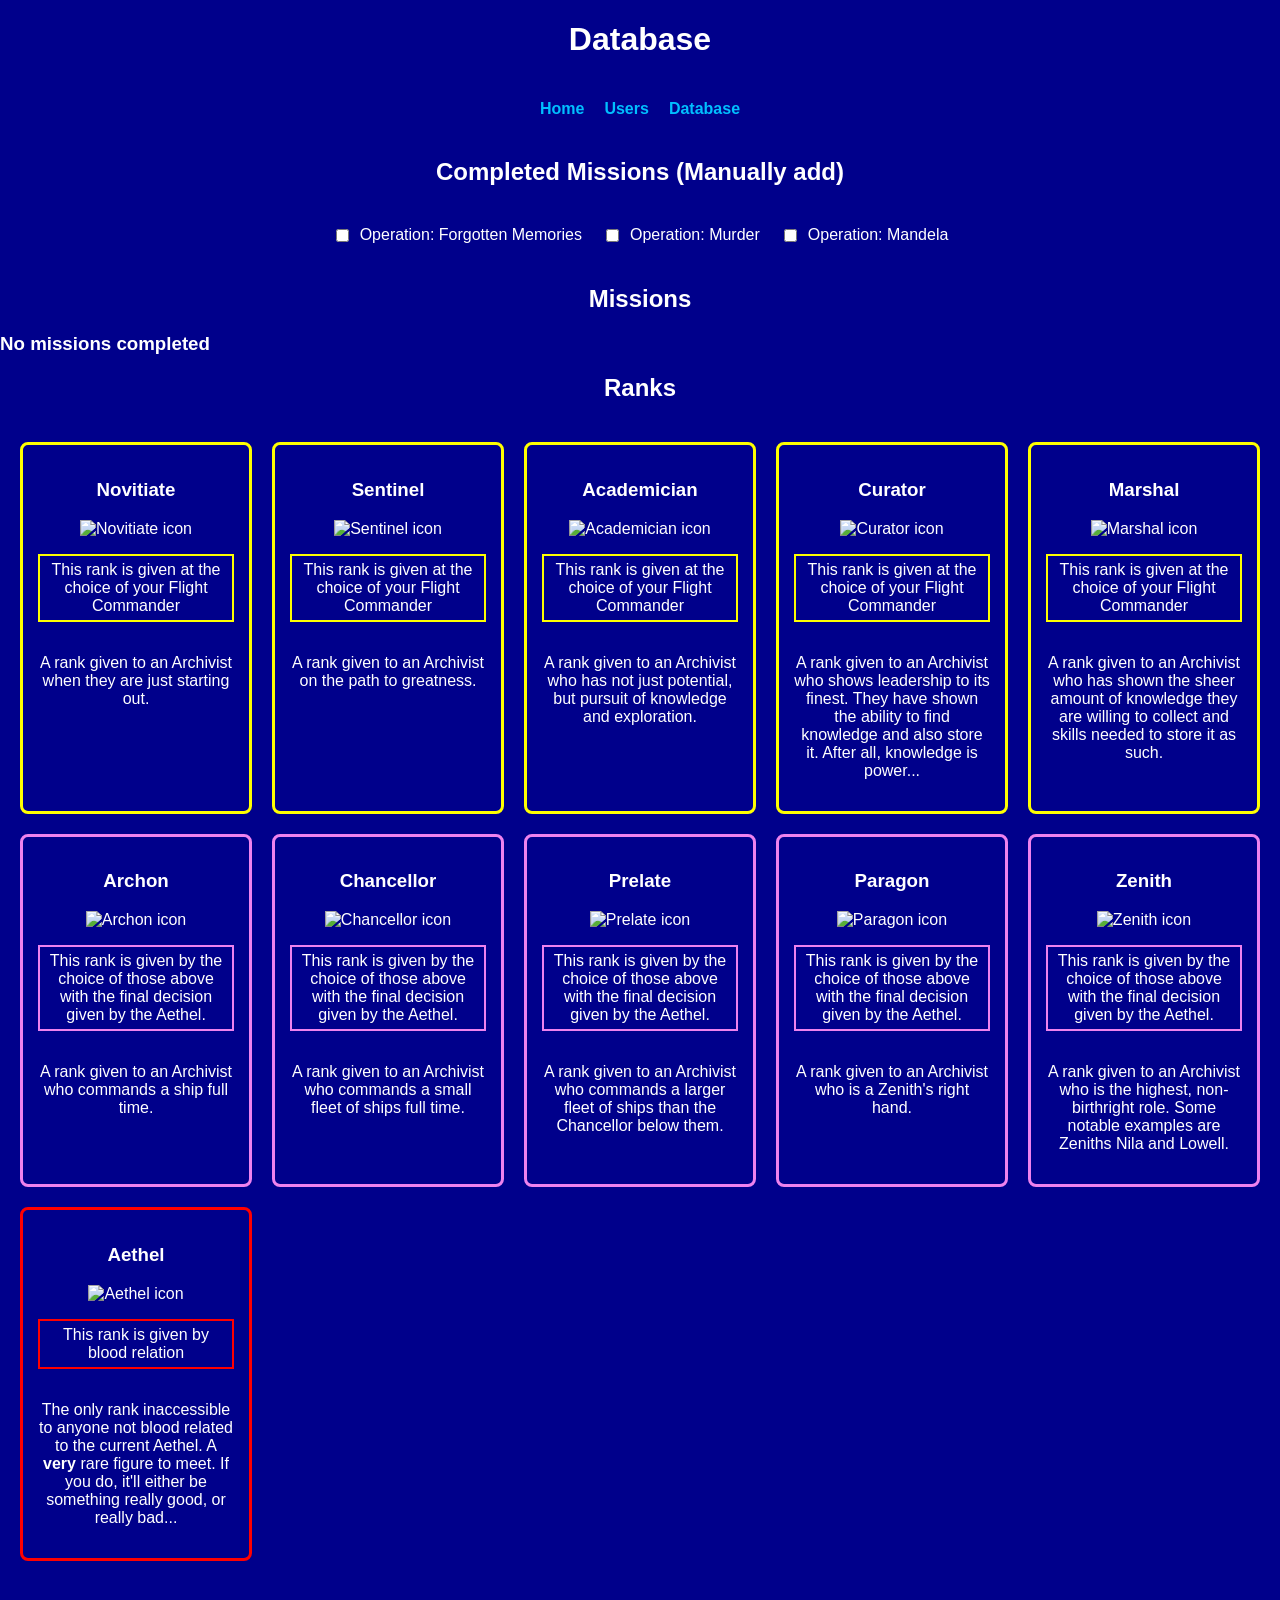
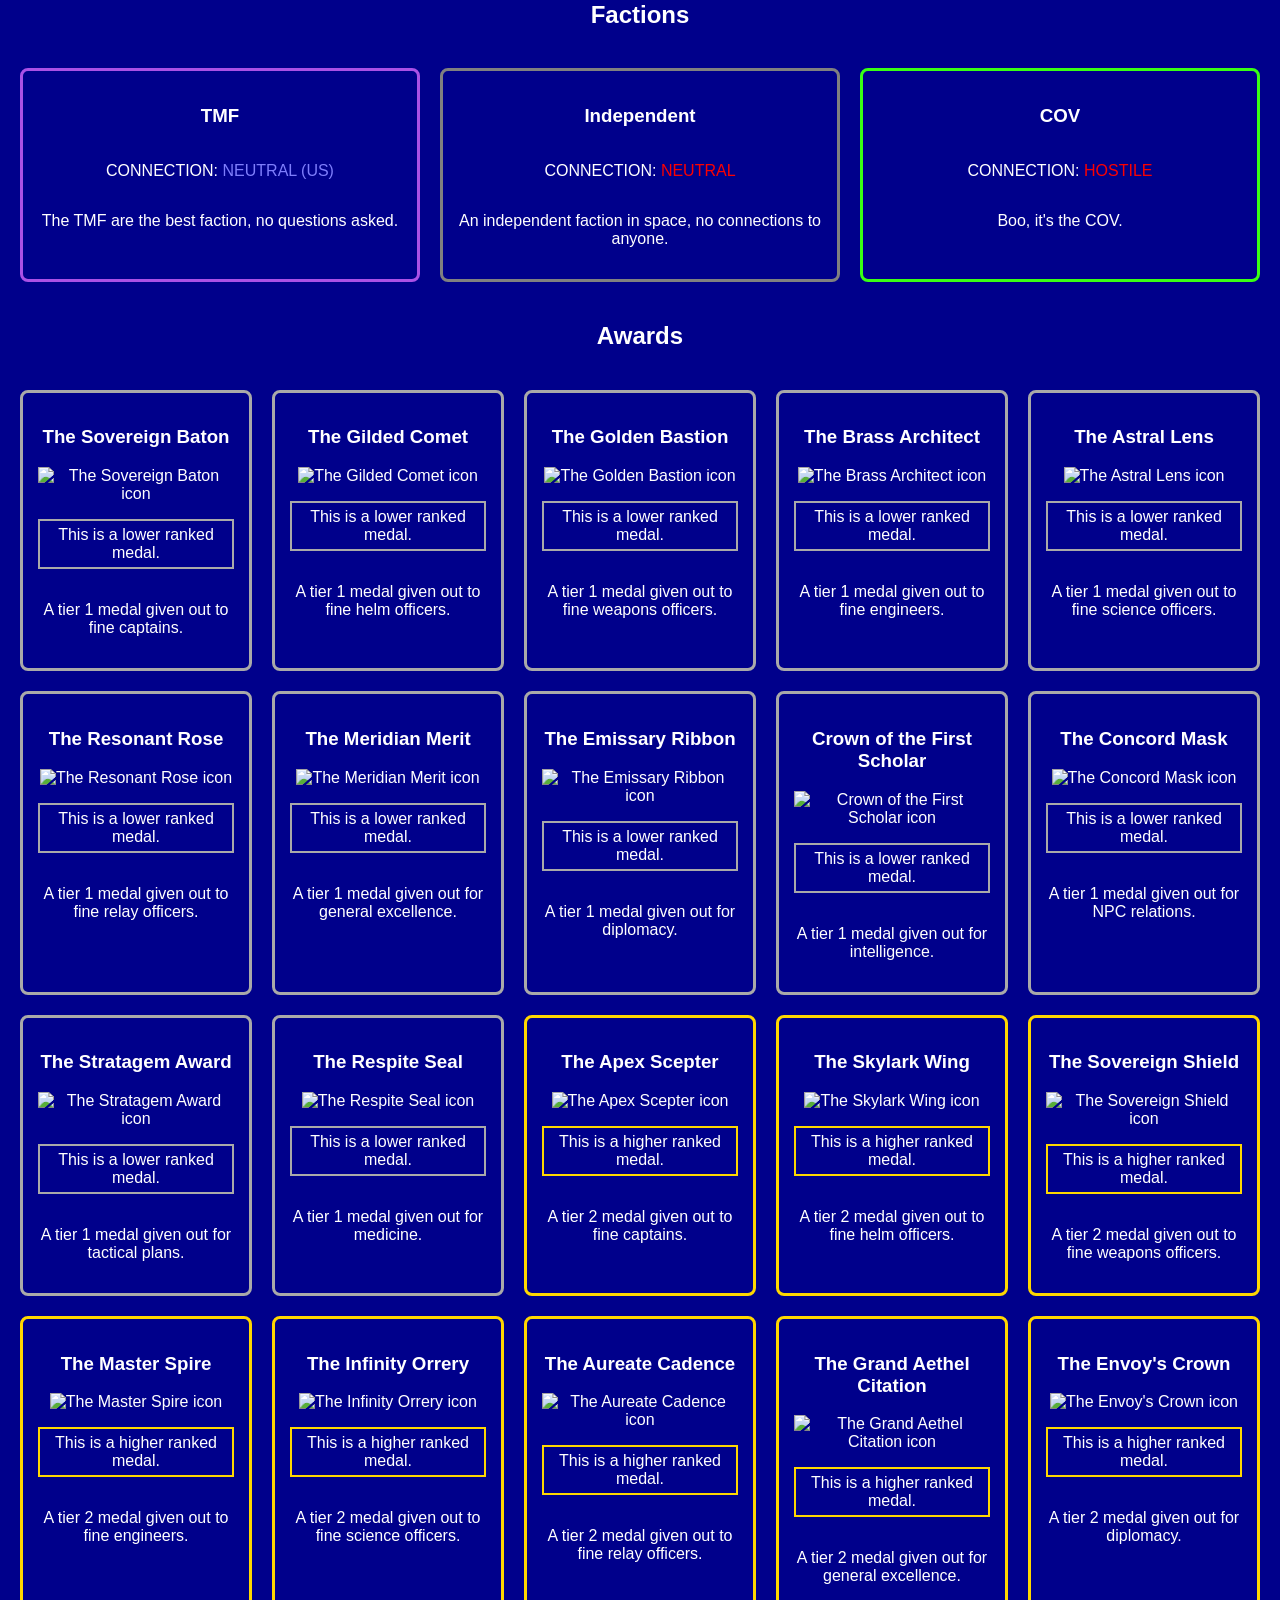
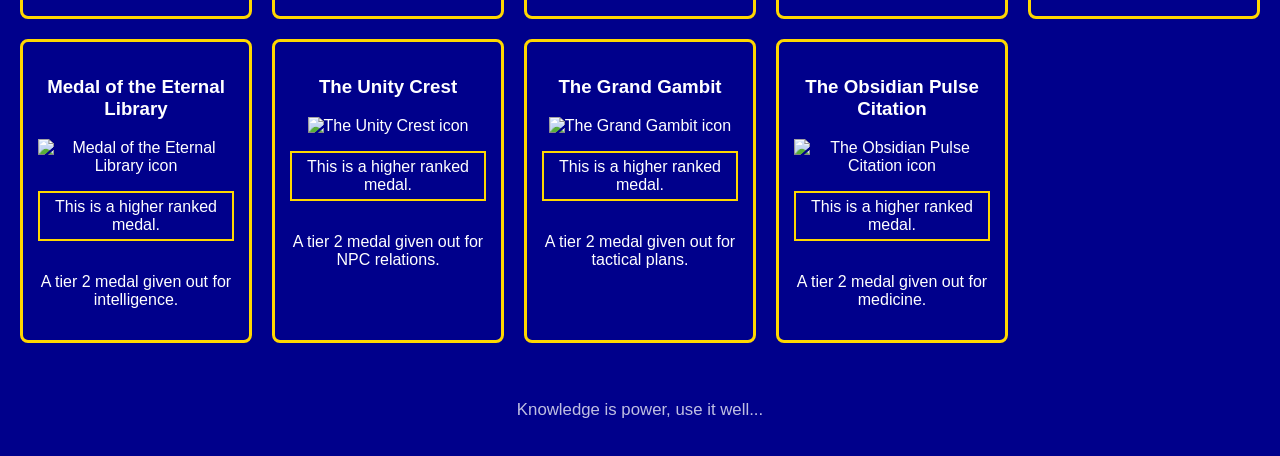
==== commit 0de8b73e: "Add independent faction" ====
--- a/index.html
+++ b/index.html
@@ -42,8 +42,6 @@
 			<h2 class="title">Missions</h2>
 		</div>
 
-		<div id="database">
-
 		<div id="rankSection">
 			<h2 class="title">Ranks</h2>
 			<div class="grid-container">
@@ -121,8 +119,13 @@
 			<div class="grid-container">
 				<div class="card" id="tmfCard">
 					<h3 class="subtitle">TMF</h3>
-					<p>CONNECTION: <span class="neutral">NEUTRAL</span></p>
+					<p>CONNECTION: <span class="neutral">NEUTRAL (US)</span></p>
 					<p>The TMF are the best faction, no questions asked.</p>
+				</div>
+				<div class="card" id="independentCard">
+					<h3 class="subtitle">Independent</h3>
+					<p>CONNECTION: <span class="hostile">NEUTRAL</span></p>
+					<p>An independent faction in space, no connections to anyone.</p>
 				</div>
 				<div class="card" id="covCard">
 					<h3 class="subtitle">COV</h3>
--- a/style.css
+++ b/style.css
@@ -6,6 +6,18 @@
 	--link-hover: cyan;
 
 	--silver: #A9A9A9;
+
+	--independent: #808080;
+	--tmf: #AA51E6;
+	--cov: #39FF14;
+
+	--neutral: #7E7EFC;
+	--allied: #7CF67C;
+	--hostile: #FB0000;
+
+	--fcGivenRank: yellow;
+	--fcRank: violet;
+	--bloodGivenRank: red;
 }
 
 body {
@@ -88,15 +100,15 @@
 }
 
 .fcGivenRank {
-	border-color: yellow;
+	border-color: var(--fcGivenRank);
 }
 
 .fcRank {
-	border-color: violet;
+	border-color: var(--fcRank);
 }
 
 .bloodGivenRank {
-	border-color: red;
+	border-color: var(--bloodGivenRank);
 }
 
 .tier1Medal {
@@ -112,4 +124,67 @@
 	font-size: 1.05rem;
 	padding: 20px;
 	opacity: 0.75;
-}+}
+
+.grid-container {
+	display: grid;
+	grid-template-columns: repeat(auto-fit, minmax(200px, 1fr));
+	gap: 20px;
+	max-width: 1400px;
+	margin: 0 auto;
+	padding: 20px;
+}
+
+.card {
+	display: flex;
+	flex-direction: column;
+	align-items: center;
+	text-align: center;
+	padding: 15px;
+	border: 3px solid rgba(255, 255, 255, 1);
+	border-radius: 8px;
+}
+
+#fcGivenRankCard {
+	border-color: var(--fcGivenRank);
+}
+
+#fcRankCard {
+	border-color: var(--fcRank);
+}
+
+#bloodGivenRankCard {
+	border-color: var(--bloodGivenRank);
+}
+
+#tier1MedalCard {
+	border-color: var(--silver);
+}
+
+#tier2MedalCard {
+	border-color: gold;
+}
+
+#independentCard {
+	border-color: var(--independent);
+}
+
+#tmfCard {
+	border-color: var(--tmf);
+}
+
+#covCard {
+	border-color: var(--cov);
+}
+
+.neutral {
+	color: var(--neutral);
+}
+
+.allied {
+	color: var(--allied);
+}
+
+.hostile {
+	color: var(--hostile);
+}
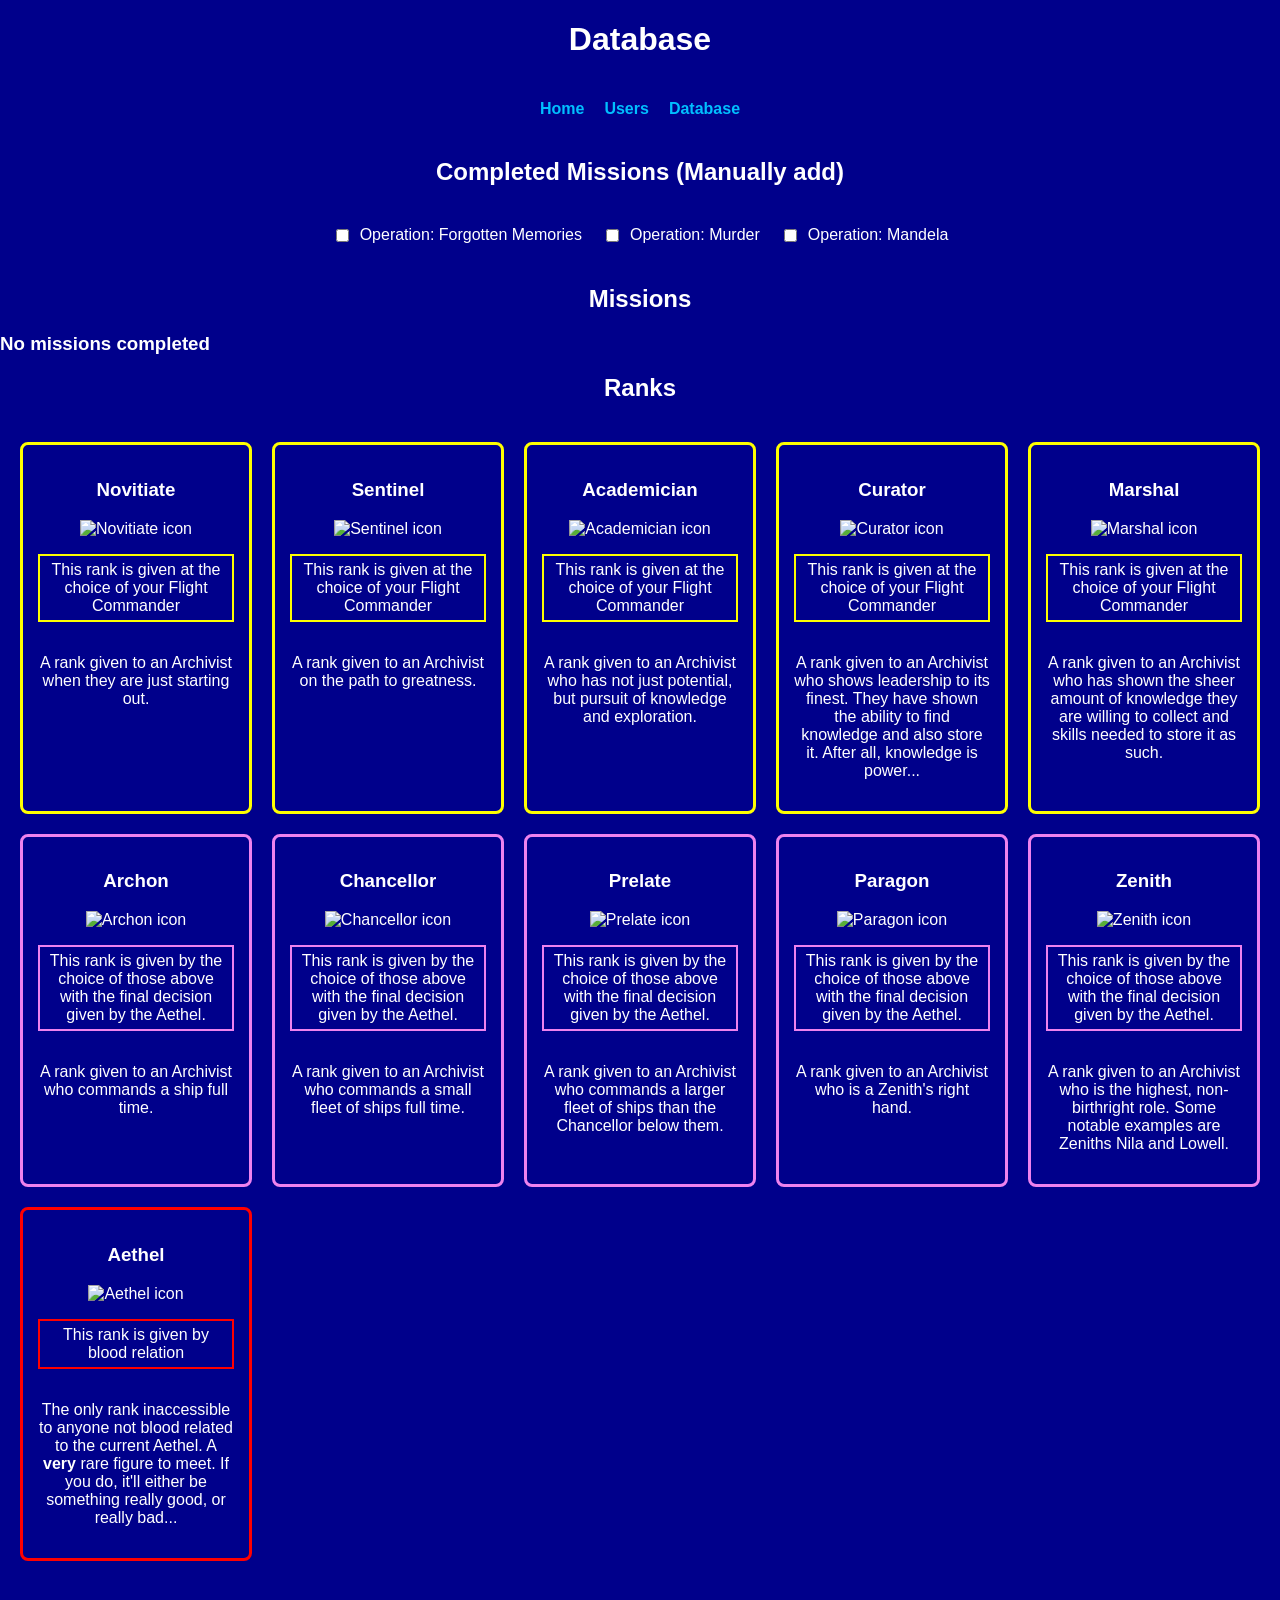
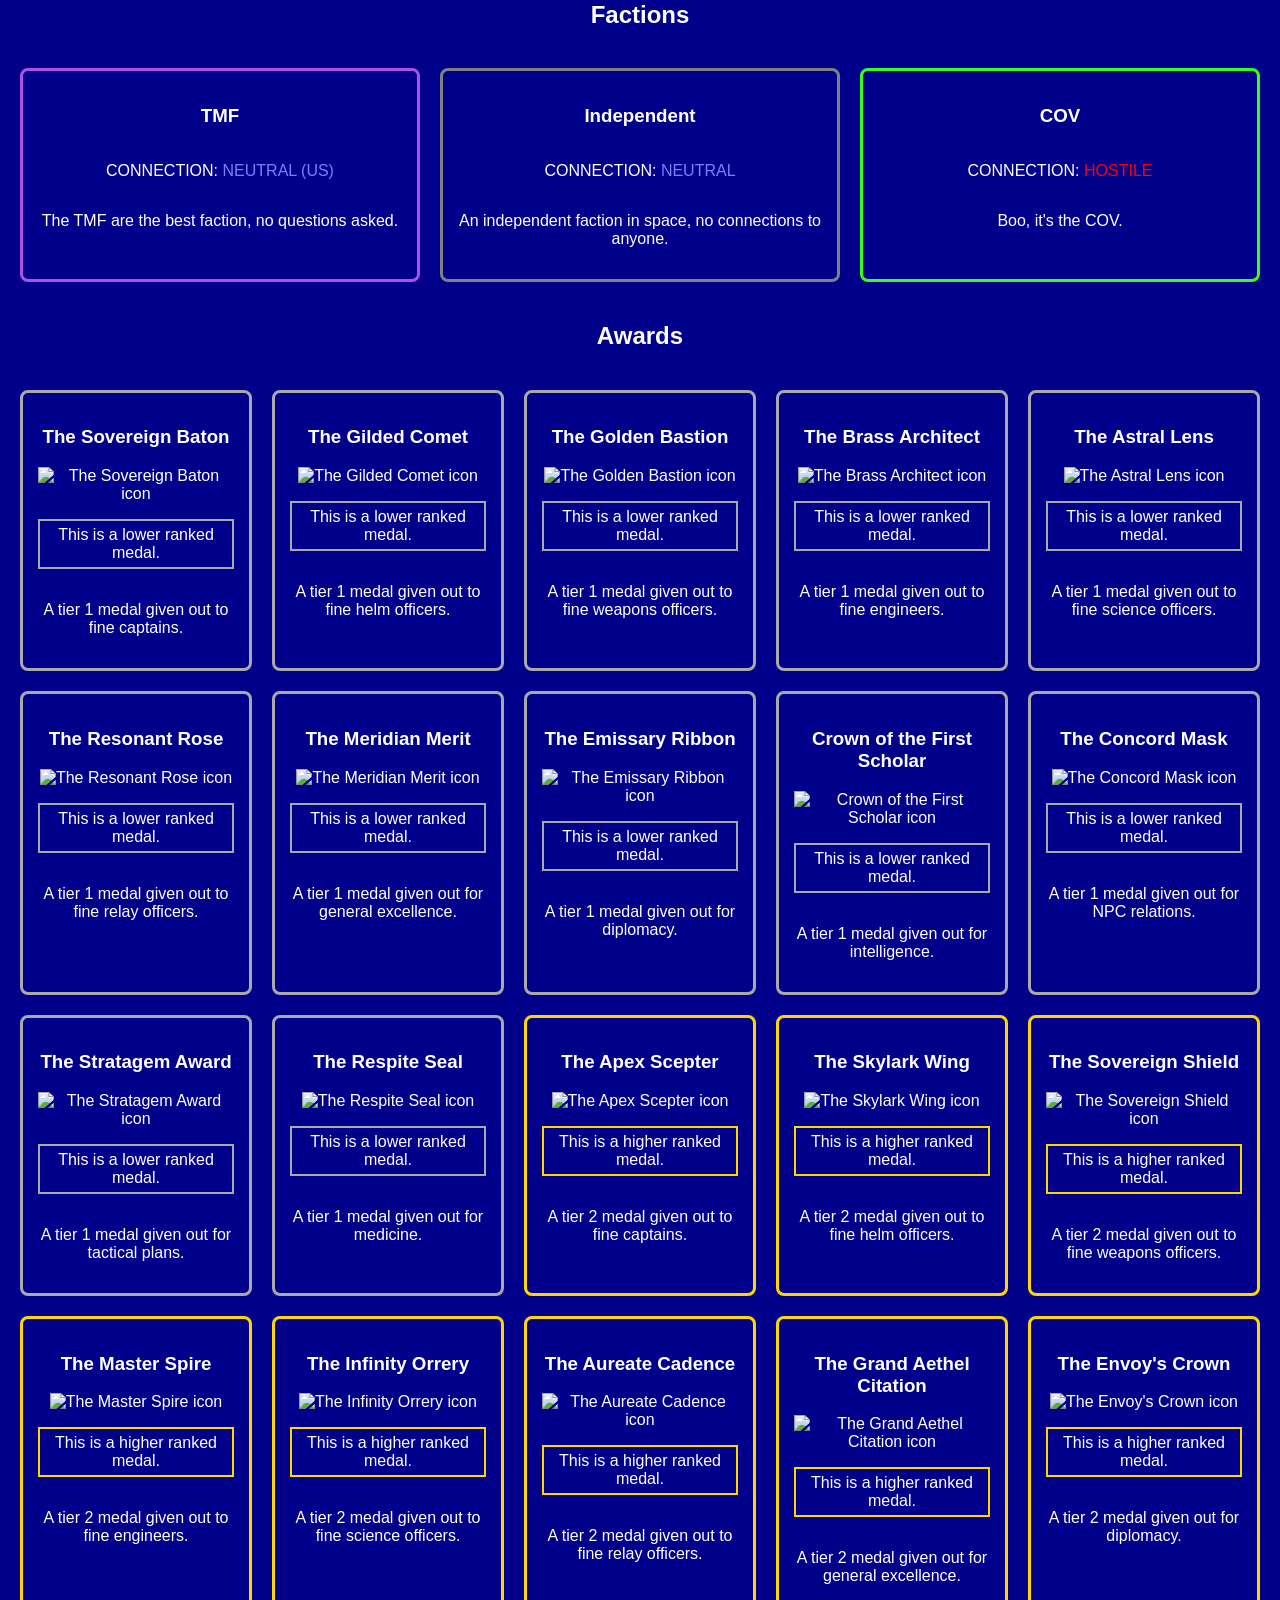
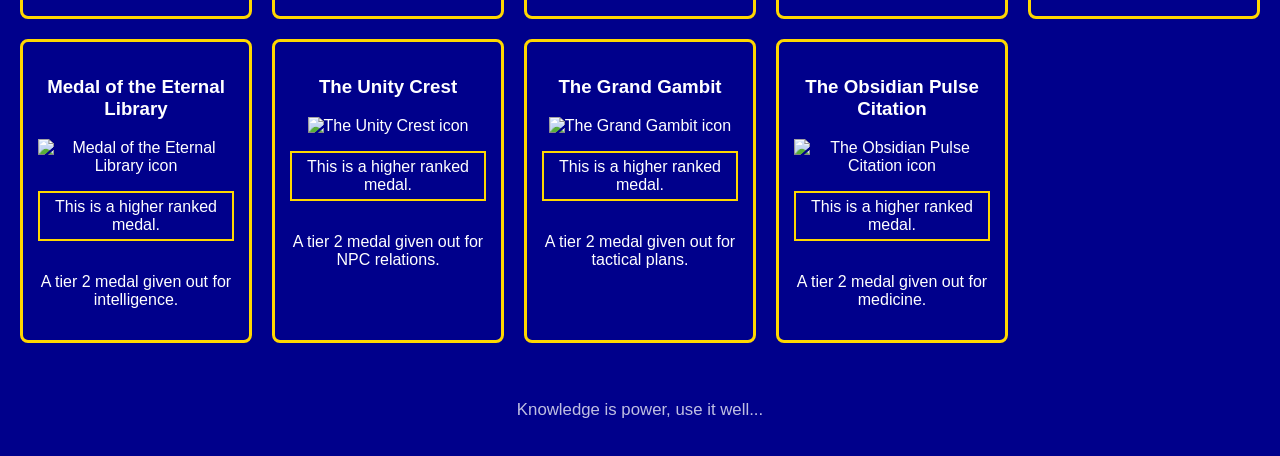
==== commit 976b7f17: "Update print statement from 'Hello' to 'Goodbye'" ====
--- a/index.html
+++ b/index.html
@@ -124,7 +124,7 @@
 				</div>
 				<div class="card" id="independentCard">
 					<h3 class="subtitle">Independent</h3>
-					<p>CONNECTION: <span class="hostile">NEUTRAL</span></p>
+					<p>CONNECTION: <span class="neutral">NEUTRAL</span></p>
 					<p>An independent faction in space, no connections to anyone.</p>
 				</div>
 				<div class="card" id="covCard">
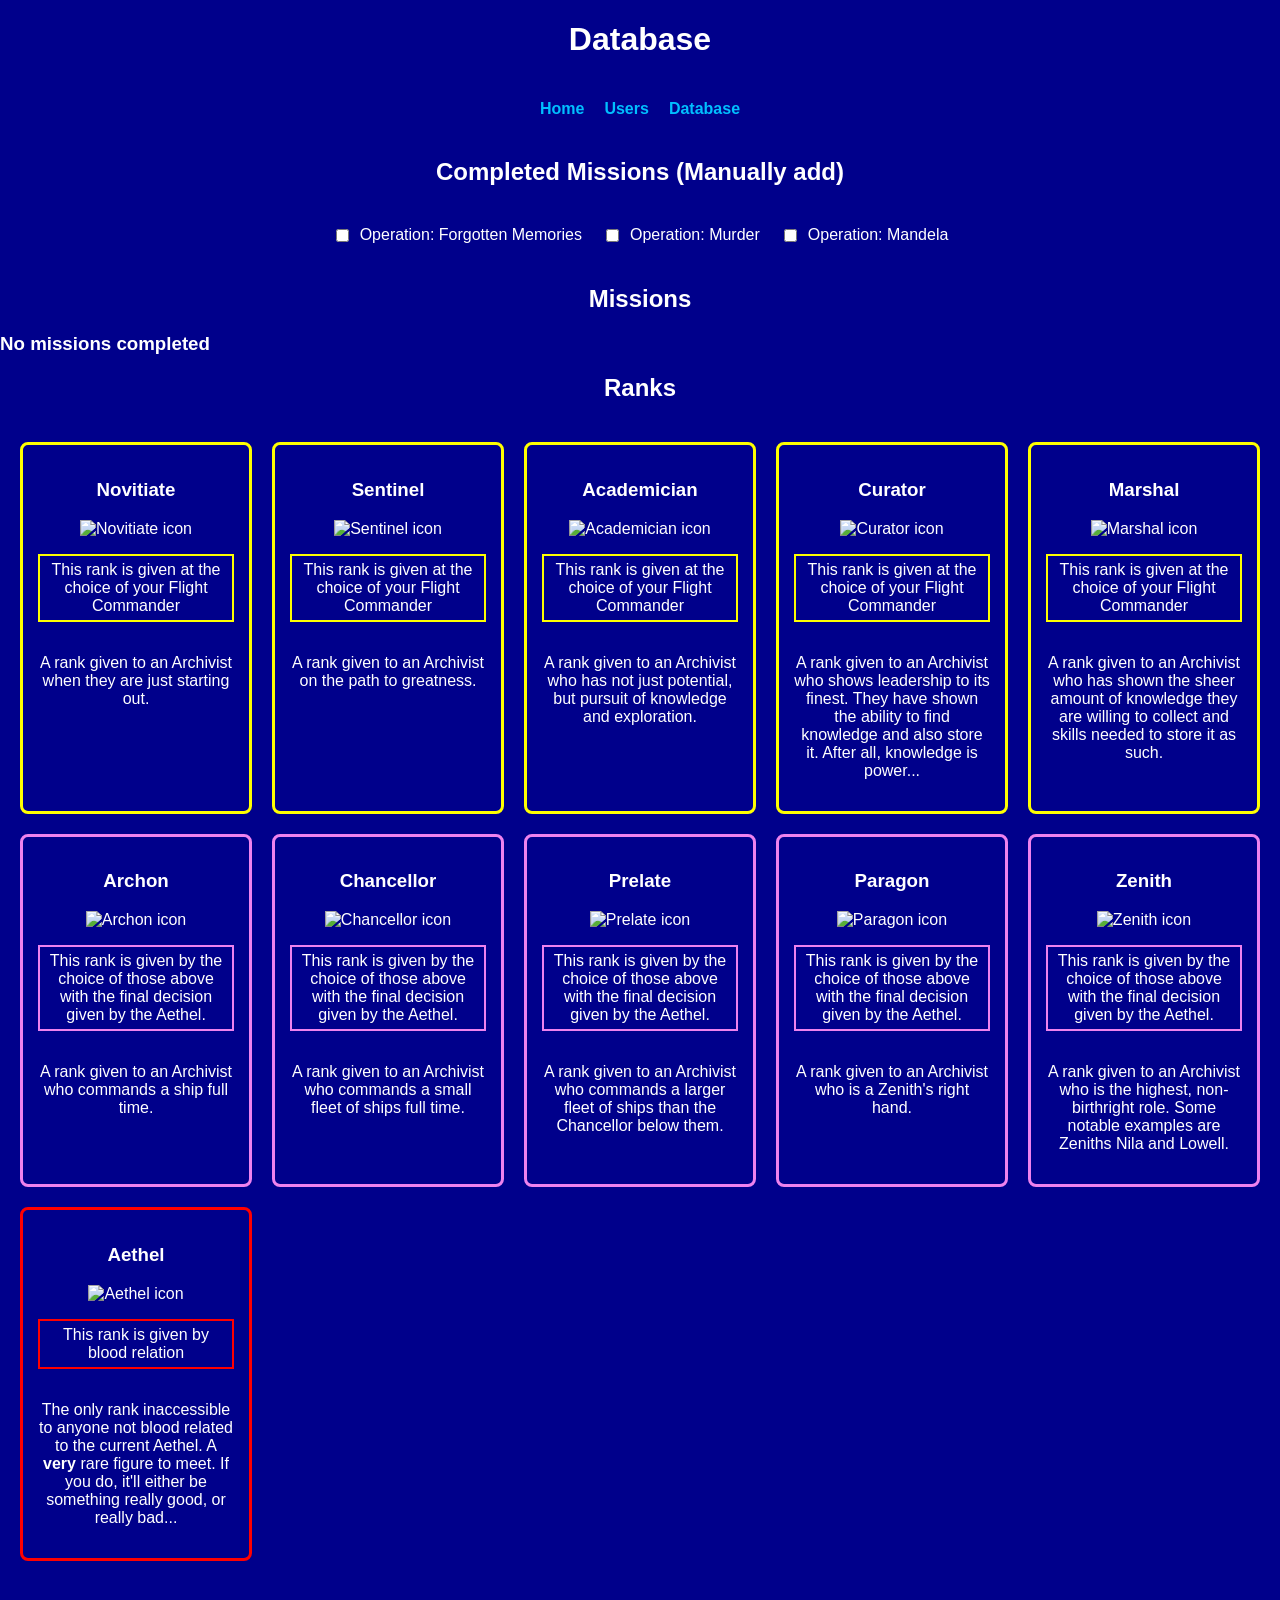
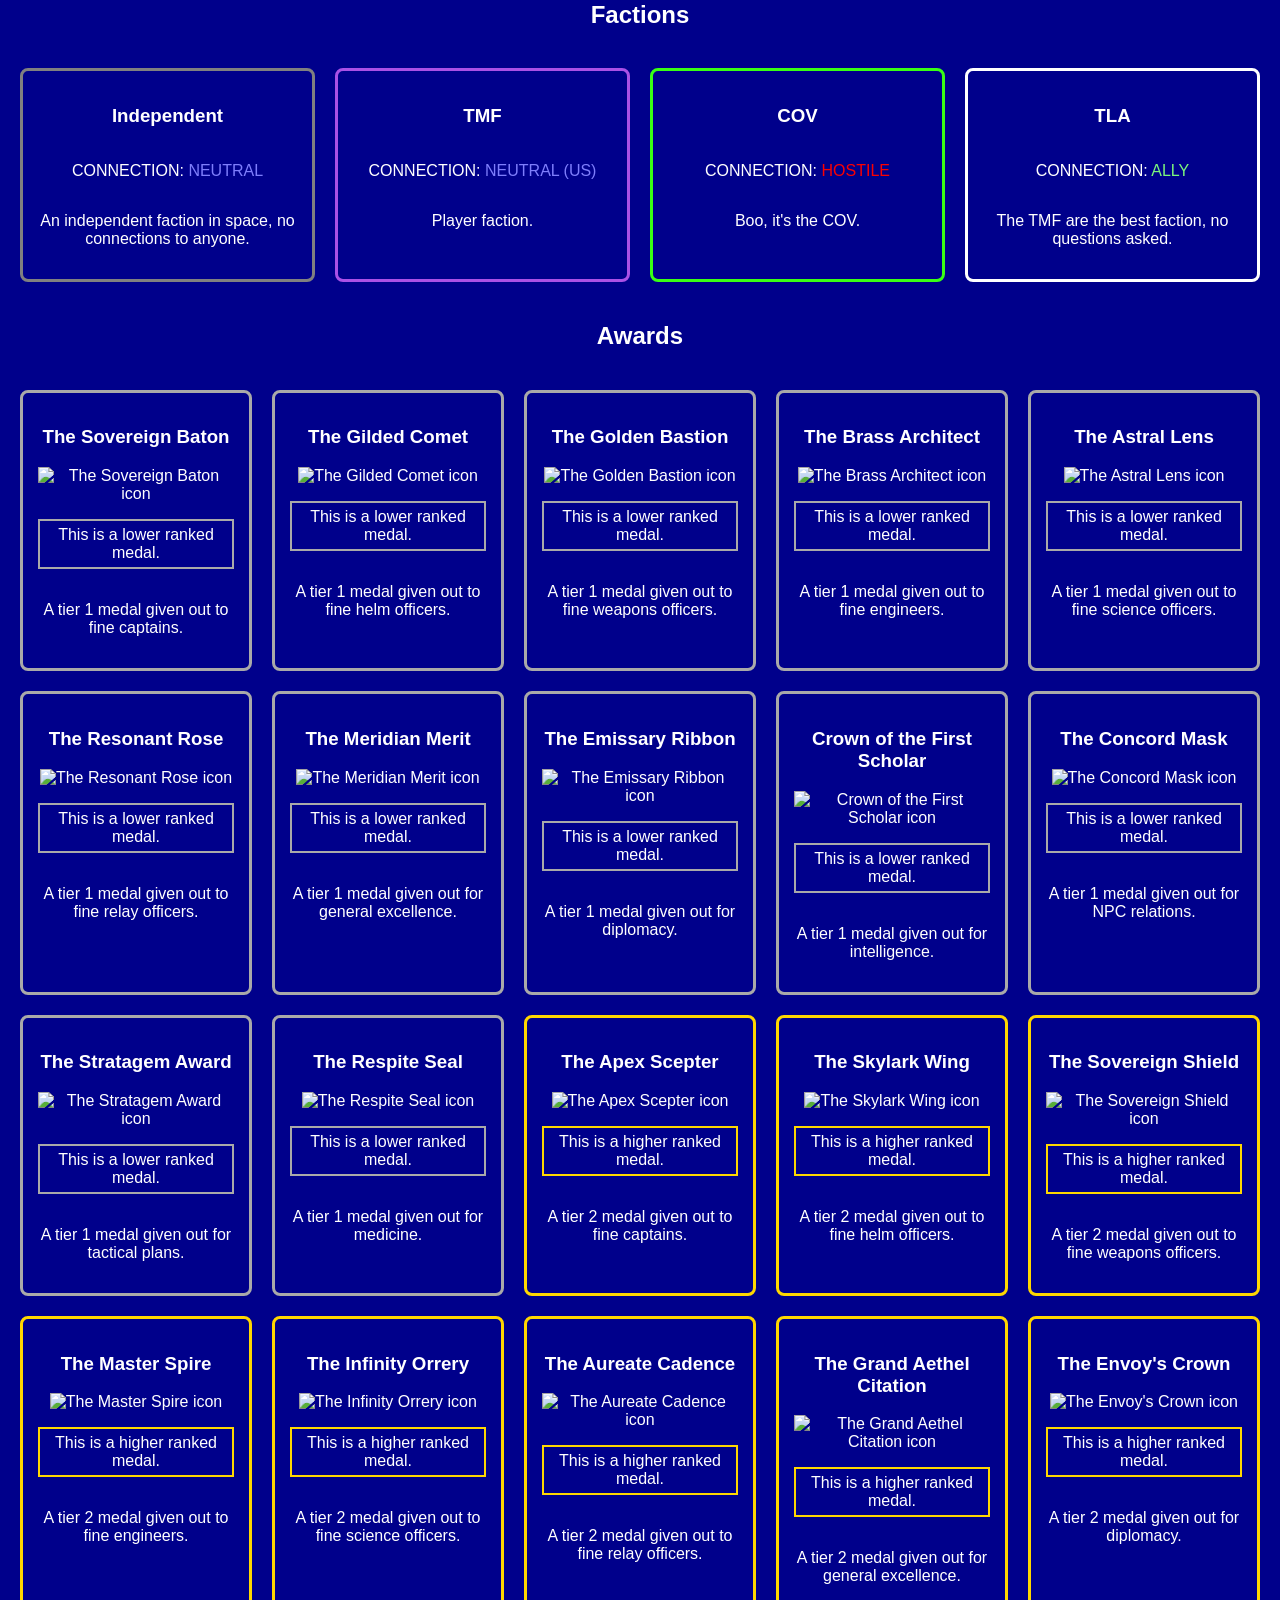
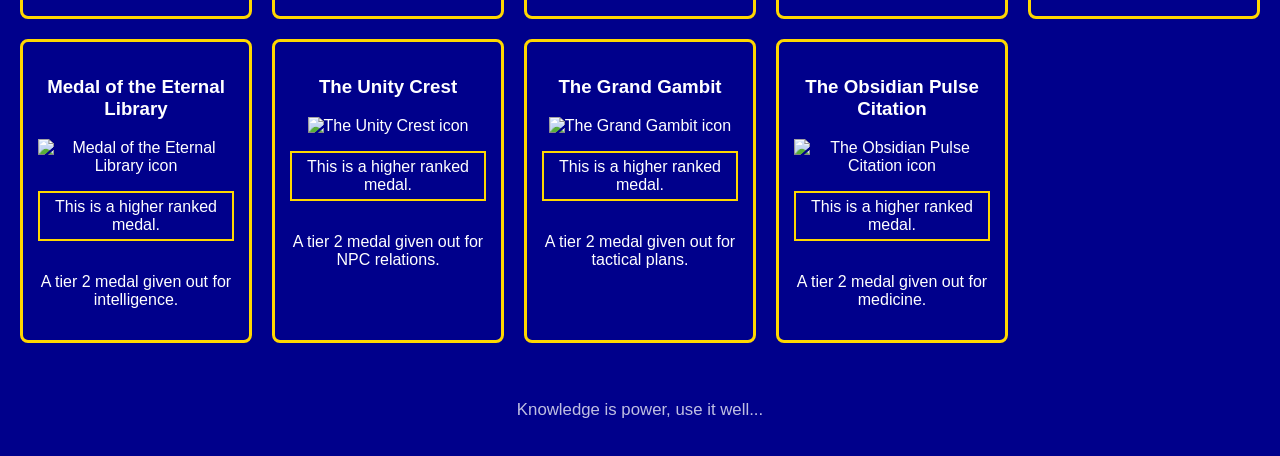
==== commit f63a14f0: "Update index.html" ====
--- a/index.html
+++ b/index.html
@@ -117,20 +117,25 @@
 		<div id="factionSection">
 			<h2 class="title">Factions</h2>
 			<div class="grid-container">
-				<div class="card" id="tmfCard">
-					<h3 class="subtitle">TMF</h3>
-					<p>CONNECTION: <span class="neutral">NEUTRAL (US)</span></p>
-					<p>The TMF are the best faction, no questions asked.</p>
-				</div>
 				<div class="card" id="independentCard">
 					<h3 class="subtitle">Independent</h3>
 					<p>CONNECTION: <span class="neutral">NEUTRAL</span></p>
 					<p>An independent faction in space, no connections to anyone.</p>
+				</div>
+				<div class="card" id="tmfCard">
+					<h3 class="subtitle">TMF</h3>
+					<p>CONNECTION: <span class="neutral">NEUTRAL (US)</span></p>
+					<p>Player faction.</p>
 				</div>
 				<div class="card" id="covCard">
 					<h3 class="subtitle">COV</h3>
 					<p>CONNECTION: <span class="hostile">HOSTILE</span></p>
 					<p>Boo, it's the COV.</p>
+				</div>
+				<div class="card" id="tlaCard">
+					<h3 class="subtitle">TLA</h3>
+					<p>CONNECTION: <span class="allied">ALLY</span></p>
+					<p>The TMF are the best faction, no questions asked.</p>
 				</div>
 			</div>
 		</div>
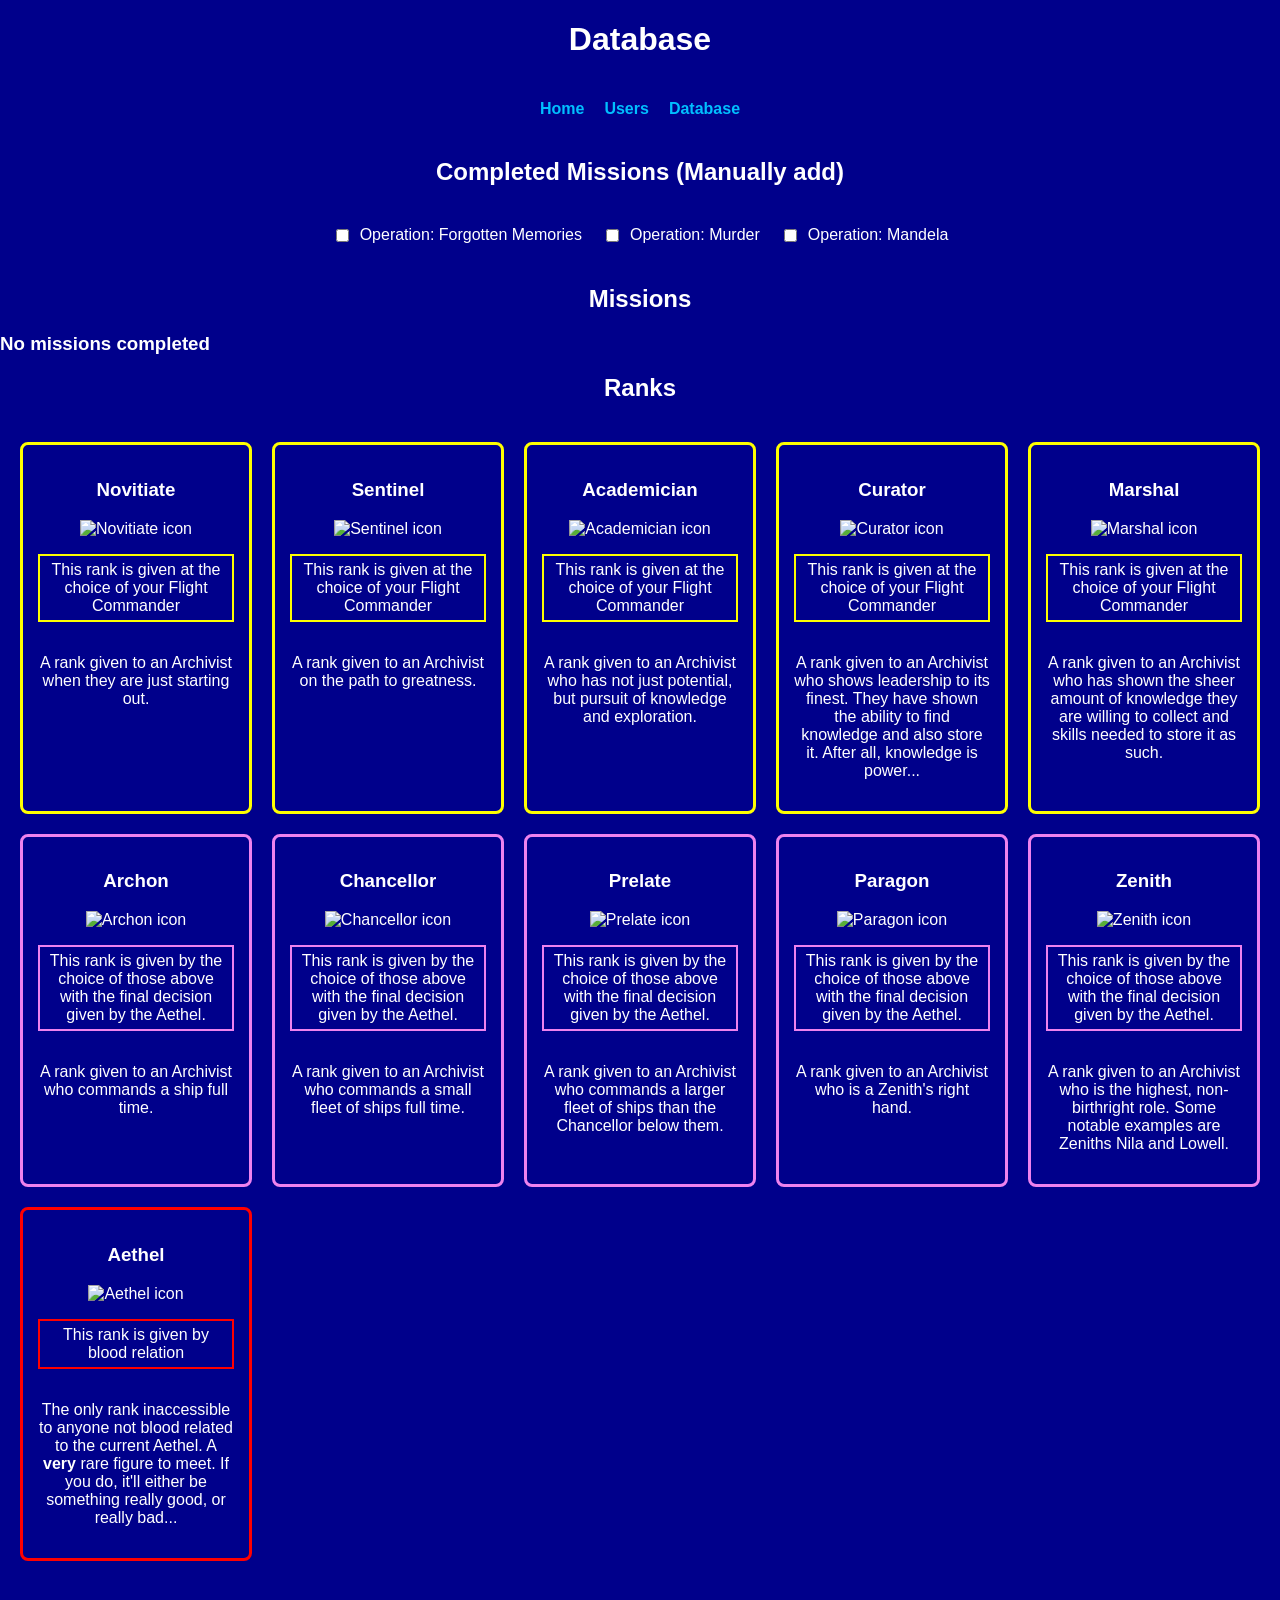
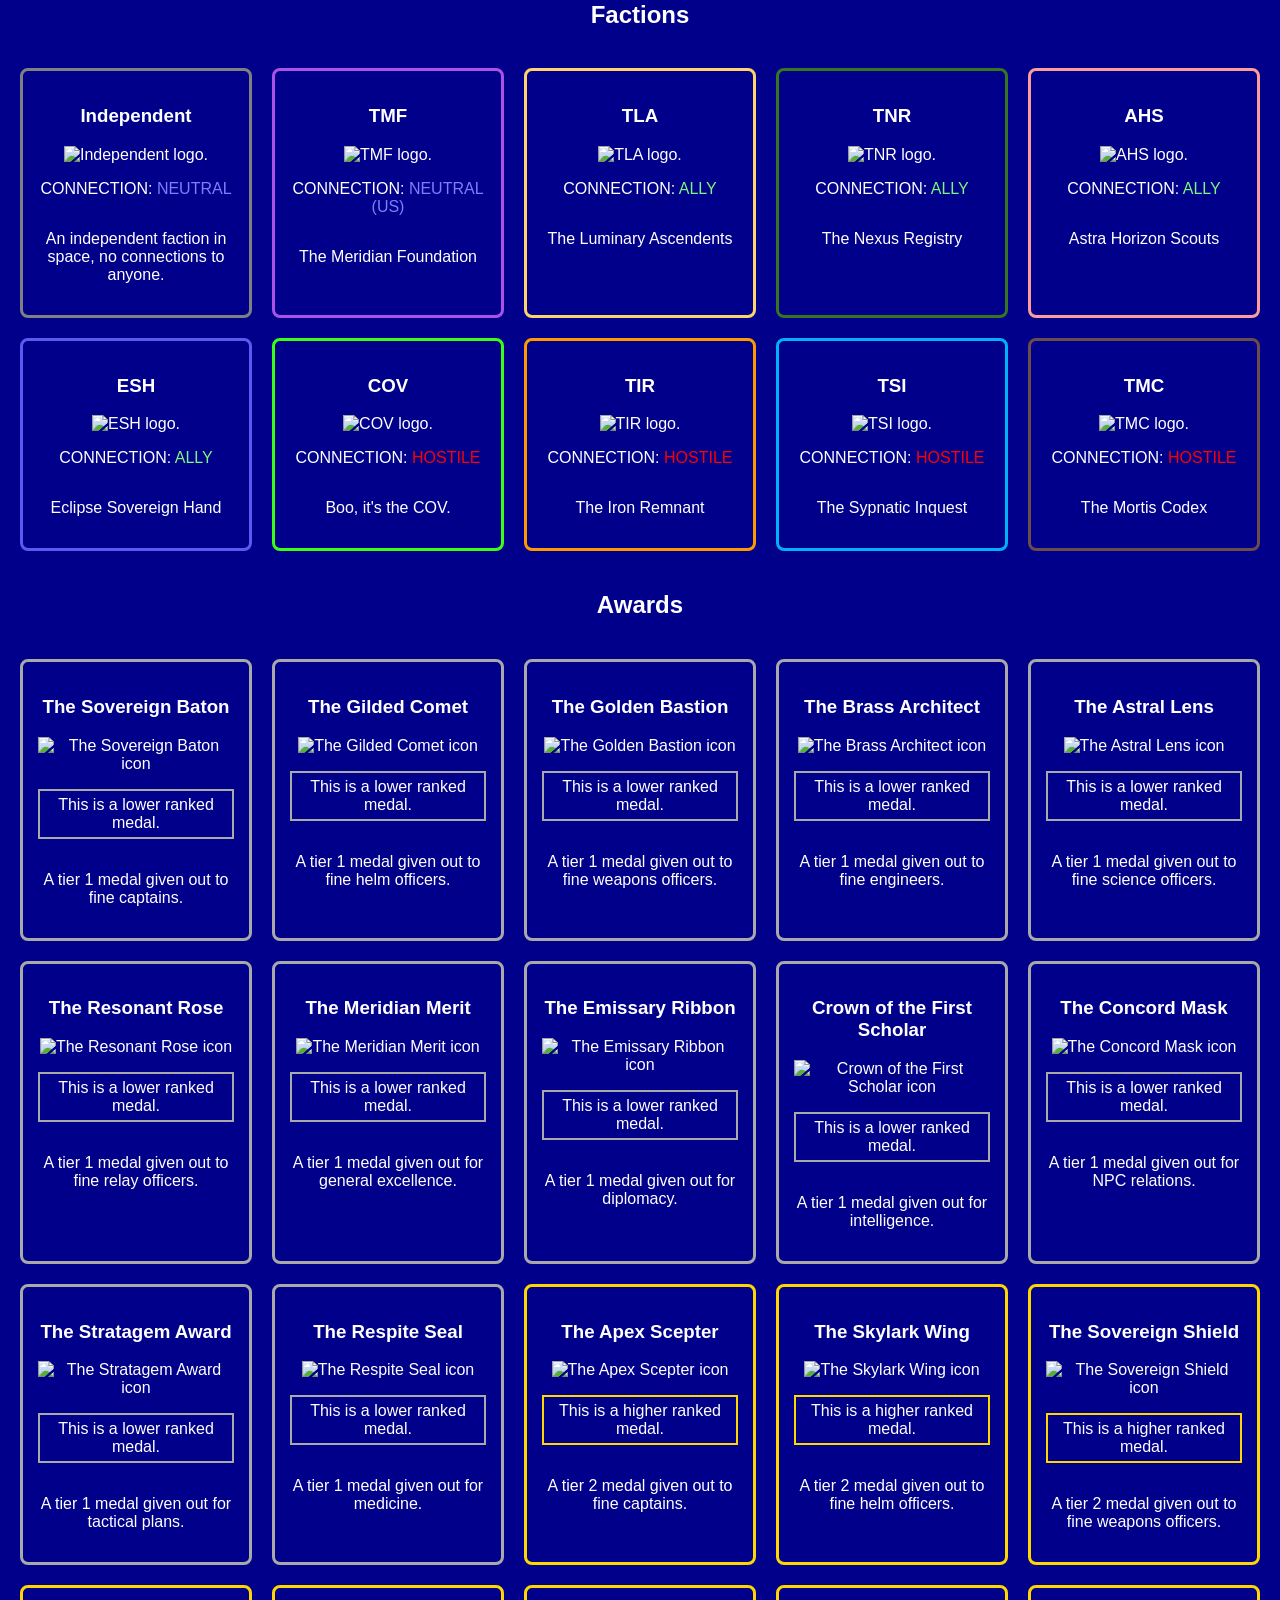
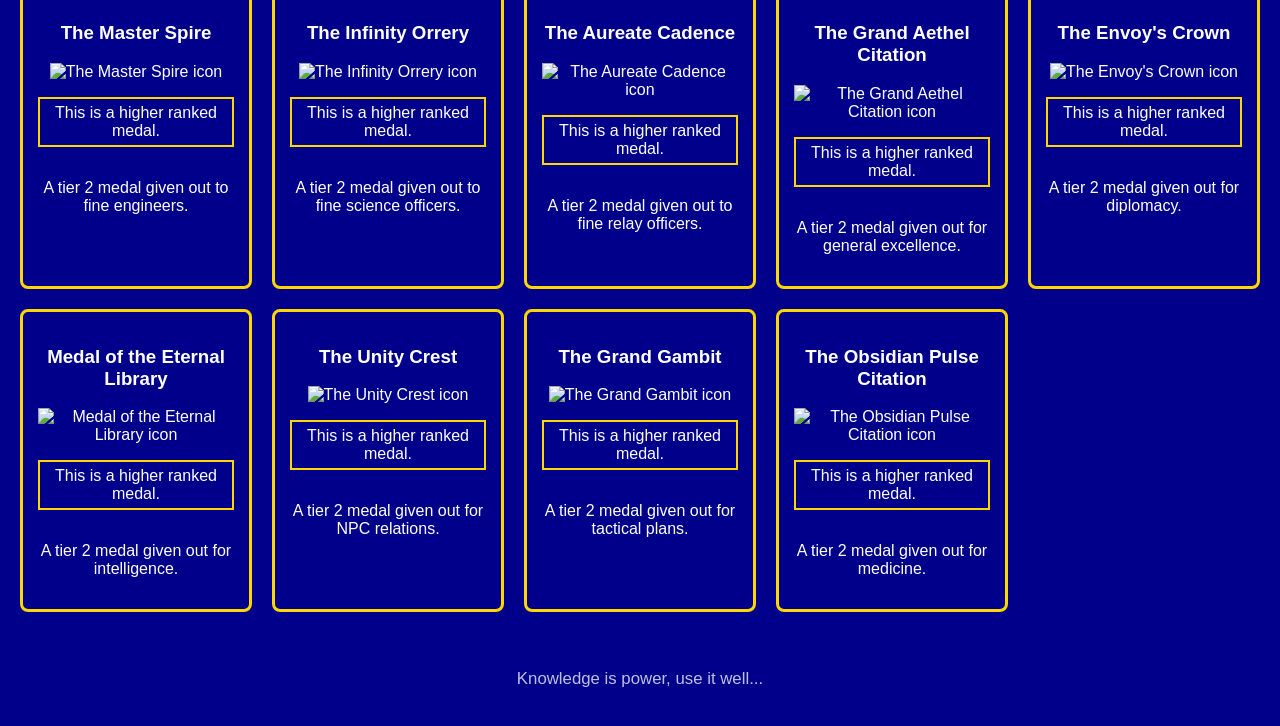
==== commit 4feb2a86: "Change greeting from 'Hello' to 'Goodbye'" ====
--- a/index.html
+++ b/index.html
@@ -4,7 +4,7 @@
 	<meta charset="UTF-8">
 	<script src="db.js" type="module" defer></script>
 	<link rel="stylesheet" href="style.css">
-	<title>TMF Database</title>
+	<title>Database | TMF Portal</title>
 </head>
 
 <body>
@@ -119,23 +119,64 @@
 			<div class="grid-container">
 				<div class="card" id="independentCard">
 					<h3 class="subtitle">Independent</h3>
+					<img src="assets/factions/independent.png" alt="Independent logo.">
 					<p>CONNECTION: <span class="neutral">NEUTRAL</span></p>
 					<p>An independent faction in space, no connections to anyone.</p>
-				</div>
-				<div class="card" id="tmfCard">
-					<h3 class="subtitle">TMF</h3>
-					<p>CONNECTION: <span class="neutral">NEUTRAL (US)</span></p>
-					<p>Player faction.</p>
-				</div>
+				</div>
+				<div class="card" id="tmfCard">
+					<h3 class="subtitle">TMF</h3>
+					<img src="assets/factions/tmf.png" alt="TMF logo.">
+					<p>CONNECTION: <span class="neutral">NEUTRAL (US)</span></p>
+					<p>The Meridian Foundation</p>
+				</div>
+				<div class="card" id="tlaCard">
+					<h3 class="subtitle">TLA</h3>
+					<img src="assets/factions/tla.png" alt="TLA logo.">
+					<p>CONNECTION: <span class="allied">ALLY</span></p>
+					<p>The Luminary Ascendents</p>
+				</div>
+				<div class="card" id="tnrCard">
+					<h3 class="subtitle">TNR</h3>
+					<img src="assets/factions/tnr.png" alt="TNR logo.">
+					<p>CONNECTION: <span class="allied">ALLY</span></p>
+					<p>The Nexus Registry</p>
+				</div>
+				<div class="card" id="ahsCard">
+					<h3 class="subtitle">AHS</h3>
+					<img src="assets/factions/ahs.png" alt="AHS logo.">
+					<p>CONNECTION: <span class="allied">ALLY</span></p>
+					<p>Astra Horizon Scouts</p>
+				</div>
+				<div class="card" id="eshCard">
+					<h3 class="subtitle">ESH</h3>
+					<img src="assets/factions/esh.png" alt="ESH logo.">
+					<p>CONNECTION: <span class="allied">ALLY</span></p>
+					<p>Eclipse Sovereign Hand</p>
+				</div>
+
 				<div class="card" id="covCard">
 					<h3 class="subtitle">COV</h3>
+					<img src="assets/factions/cov.png" alt="COV logo.">
 					<p>CONNECTION: <span class="hostile">HOSTILE</span></p>
 					<p>Boo, it's the COV.</p>
-				</div>
-				<div class="card" id="tlaCard">
-					<h3 class="subtitle">TLA</h3>
-					<p>CONNECTION: <span class="allied">ALLY</span></p>
-					<p>The TMF are the best faction, no questions asked.</p>
+				</div>
+				<div class="card" id="tirCard">
+					<h3 class="subtitle">TIR</h3>
+					<img src="assets/factions/tir.png" alt="TIR logo.">
+					<p>CONNECTION: <span class="hostile">HOSTILE</span></p>
+					<p>The Iron Remnant</p>
+				</div>
+				<div class="card" id="tsiCard">
+					<h3 class="subtitle">TSI</h3>
+					<img src="assets/factions/tsi.png" alt="TSI logo.">
+					<p>CONNECTION: <span class="hostile">HOSTILE</span></p>
+					<p>The Sypnatic Inquest</p>
+				</div>
+				<div class="card" id="tmcCard">
+					<h3 class="subtitle">TMC</h3>
+					<img src="assets/factions/tmc.png" alt="TMC logo.">
+					<p>CONNECTION: <span class="hostile">HOSTILE</span></p>
+					<p>The Mortis Codex</p>
 				</div>
 			</div>
 		</div>
--- a/style.css
+++ b/style.css
@@ -9,7 +9,14 @@
 
 	--independent: #808080;
 	--tmf: #AA51E6;
+	--tla: #FFD36B;
+	--tnr: #38761D;
+	--ahs: #FF9B9B;
+	--esh: #5A5AF0;
 	--cov: #39FF14;
+	--tir: #FF9900;
+	--tsi: #00B0F8;
+	--tmc: #6D4B4B;
 
 	--neutral: #7E7EFC;
 	--allied: #7CF67C;
@@ -173,10 +180,38 @@
 	border-color: var(--tmf);
 }
 
+#tlaCard {
+		border-color: var(--tla);
+}
+
+#tnrCard {
+		border-color: var(--tnr);
+}
+
+#ahsCard {
+		border-color: var(--ahs);
+}
+
+#eshCard {
+		border-color: var(--esh);
+}
+
 #covCard {
 	border-color: var(--cov);
 }
 
+#tirCard {
+		border-color: var(--tir);
+}
+
+#tsiCard {
+		border-color: var(--tsi);
+}
+
+#tmcCard {
+		border-color: var(--tmc);
+}
+
 .neutral {
 	color: var(--neutral);
 }
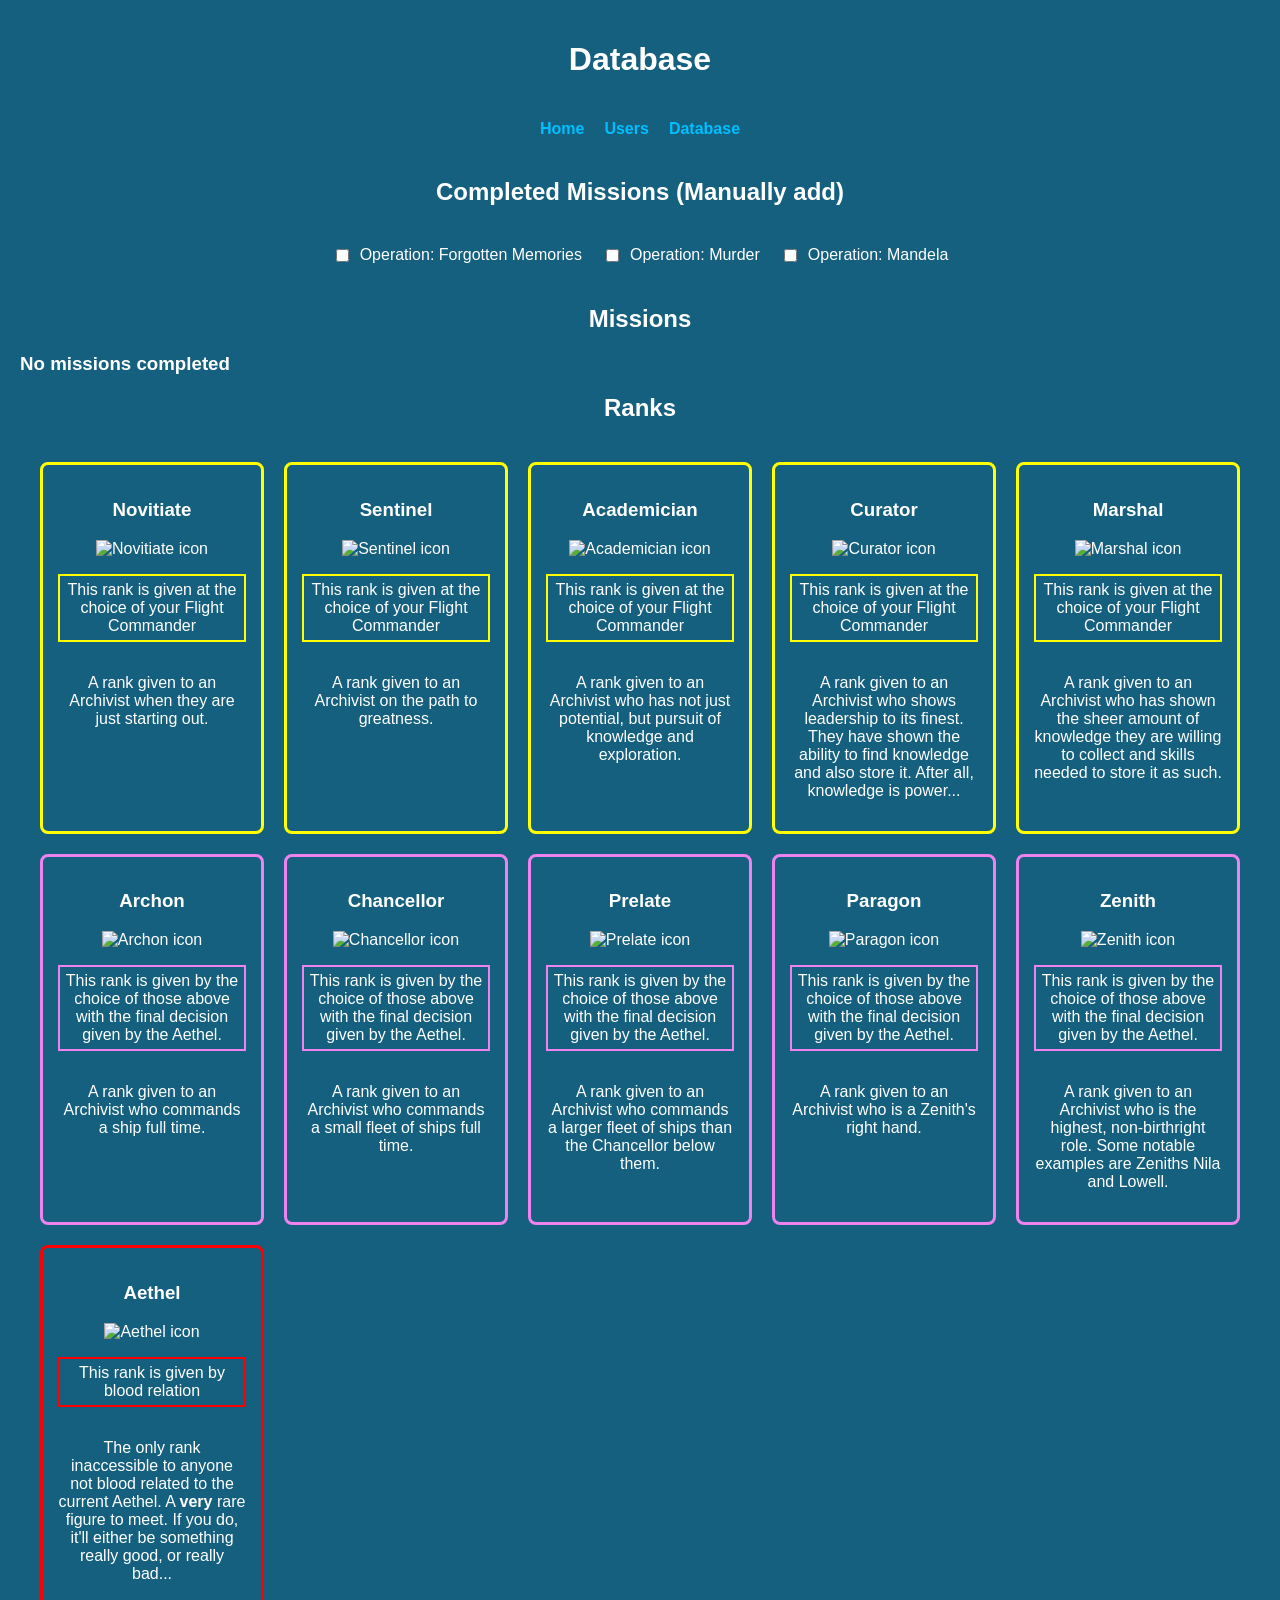
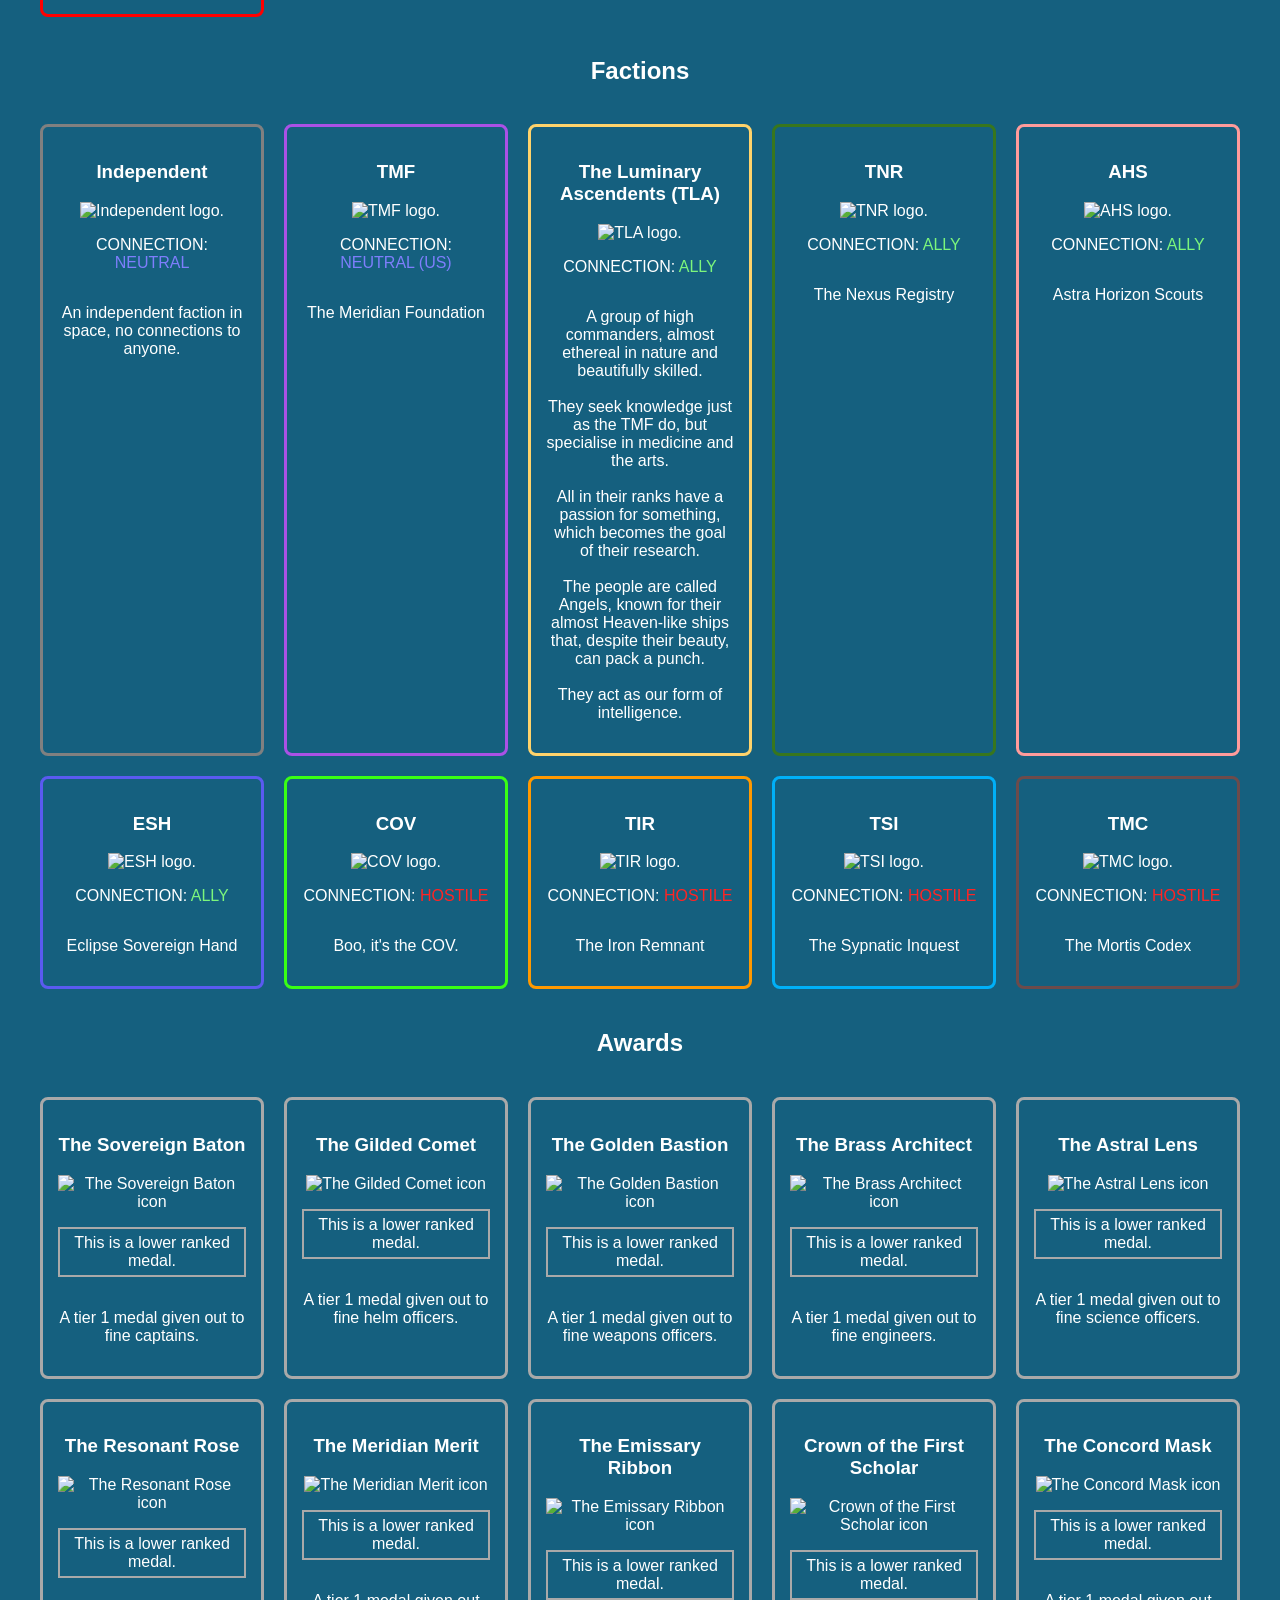
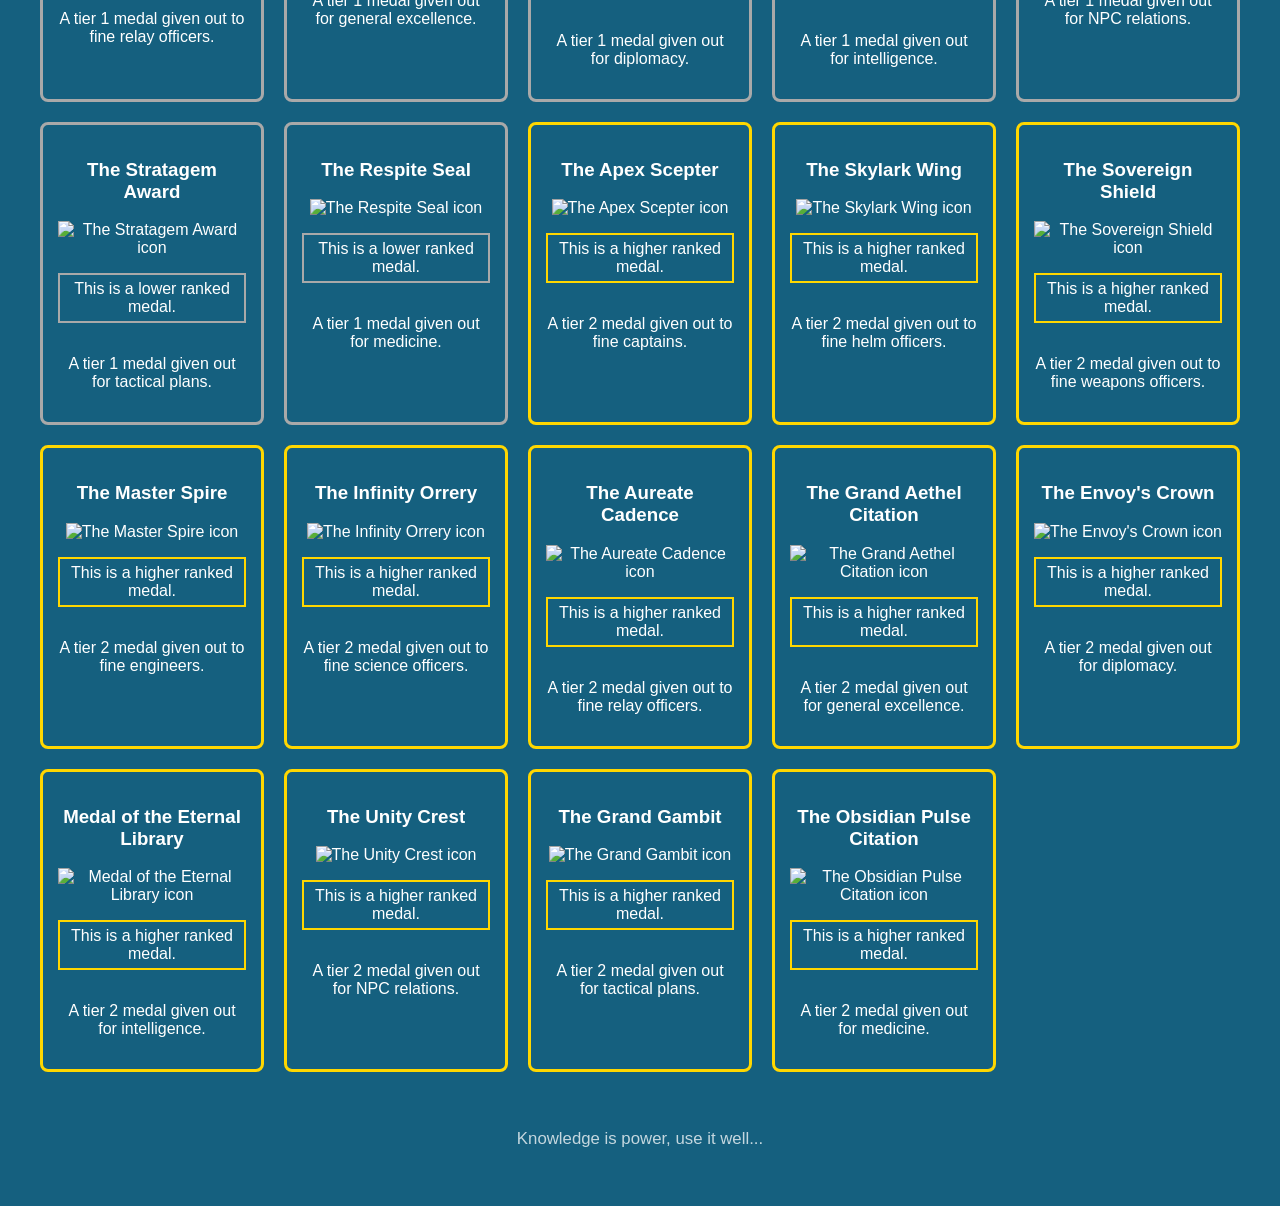
==== commit 08a3aa01: "Update print statement from 'Hello' to 'Goodbye'" ====
--- a/index.html
+++ b/index.html
@@ -4,7 +4,7 @@
 	<meta charset="UTF-8">
 	<script src="db.js" type="module" defer></script>
 	<link rel="stylesheet" href="style.css">
-	<title>Database | TMF Portal</title>
+	<title>TMF Database</title>
 </head>
 
 <body>
@@ -130,10 +130,18 @@
 					<p>The Meridian Foundation</p>
 				</div>
 				<div class="card" id="tlaCard">
-					<h3 class="subtitle">TLA</h3>
+					<h3 class="subtitle">The Luminary Ascendents (TLA)</h3>
 					<img src="assets/factions/tla.png" alt="TLA logo.">
 					<p>CONNECTION: <span class="allied">ALLY</span></p>
-					<p>The Luminary Ascendents</p>
+					<p class="description">A group of high commanders, almost ethereal in nature and beautifully skilled.
+
+					They seek knowledge just as the TMF do, but specialise in medicine and the arts.
+
+					All in their ranks have a passion for something, which becomes the goal of their research.
+
+					The people are called Angels, known for their almost Heaven-like ships that, despite their beauty, can pack a punch.
+
+					They act as our form of intelligence.</p>
 				</div>
 				<div class="card" id="tnrCard">
 					<h3 class="subtitle">TNR</h3>
--- a/style.css
+++ b/style.css
@@ -1,5 +1,5 @@
 :root {
-	--background: darkblue;
+	--background: #15607f;
 	--text: white;
 
 	--link: deepskyblue;
@@ -20,11 +20,15 @@
 
 	--neutral: #7E7EFC;
 	--allied: #7CF67C;
-	--hostile: #FB0000;
+	--hostile: #FF2424;
 
 	--fcGivenRank: yellow;
 	--fcRank: violet;
 	--bloodGivenRank: red;
+}
+
+html {
+	padding: 20px;
 }
 
 body {
@@ -223,3 +227,12 @@
 .hostile {
 	color: var(--hostile);
 }
+
+#factionCards {
+	display: flex;
+	flex-wrap: wrap;
+}
+
+.description {
+	white-space: pre-line;
+}
